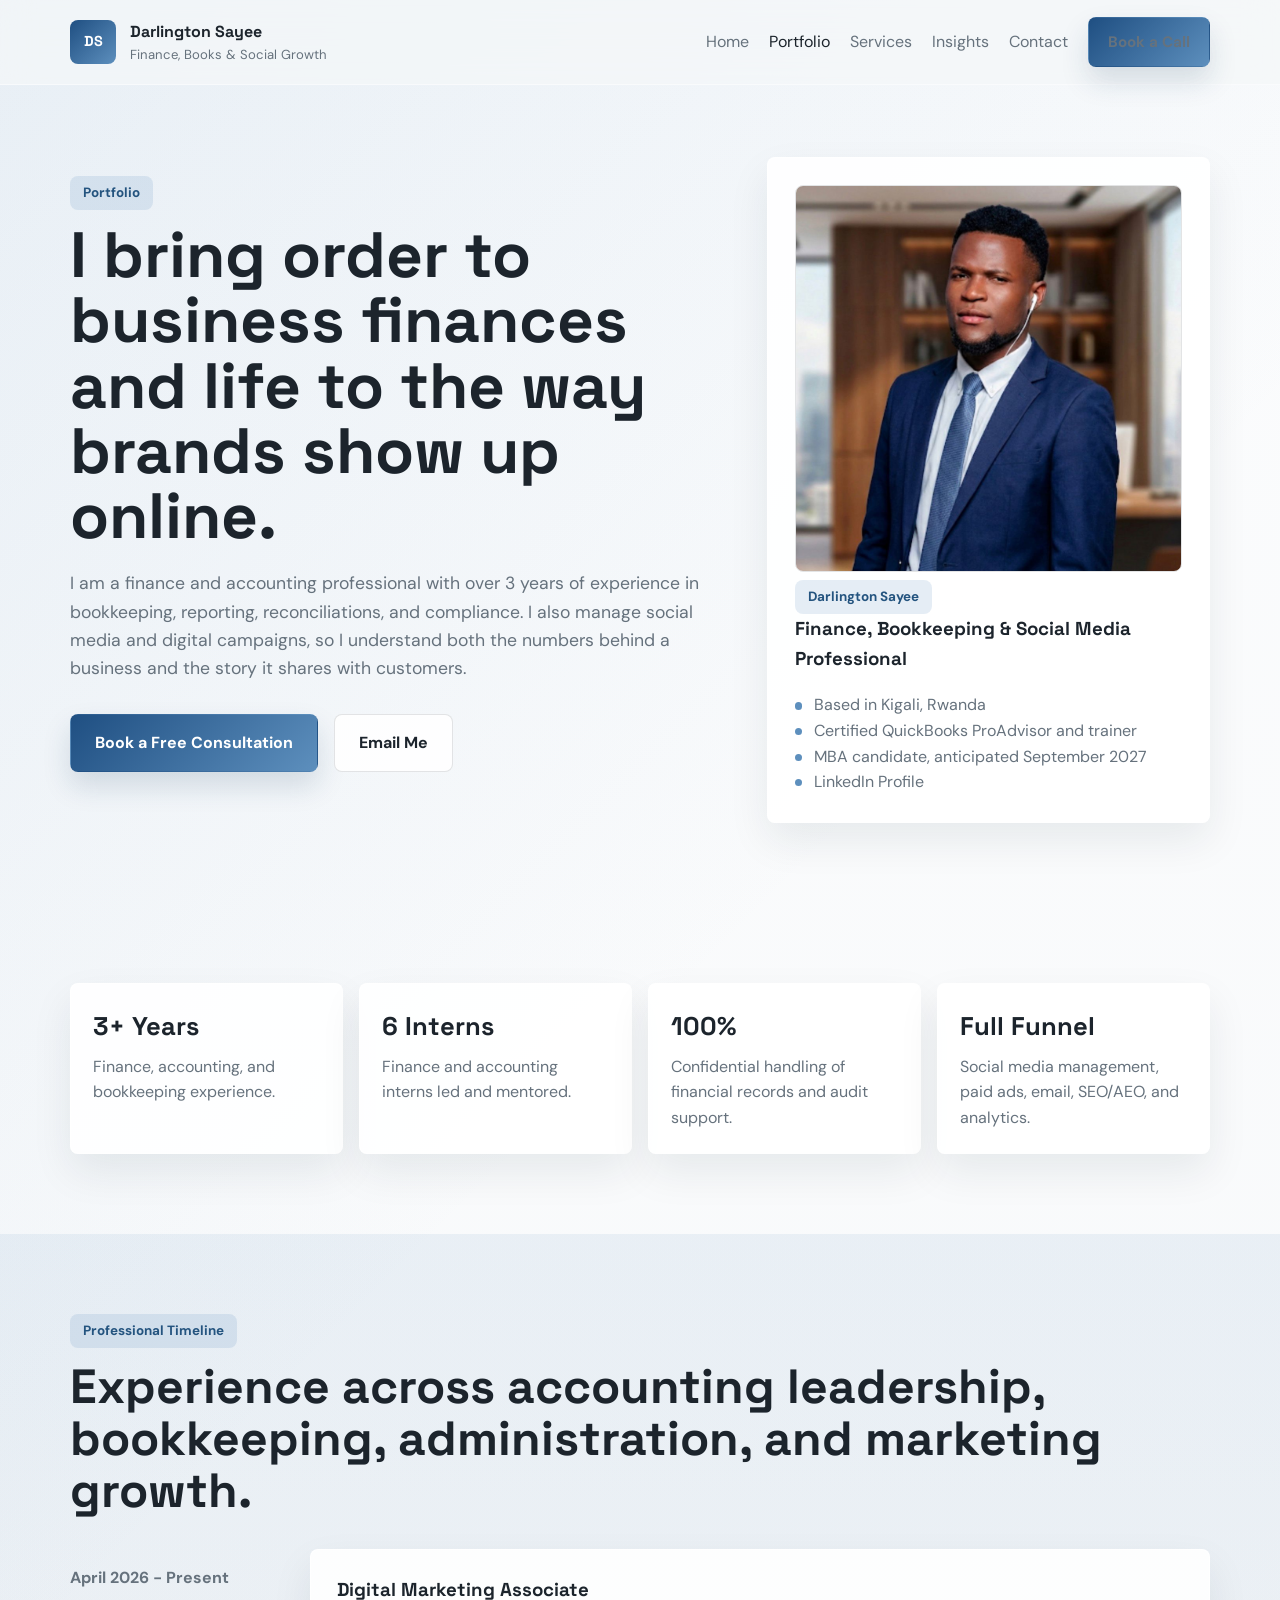
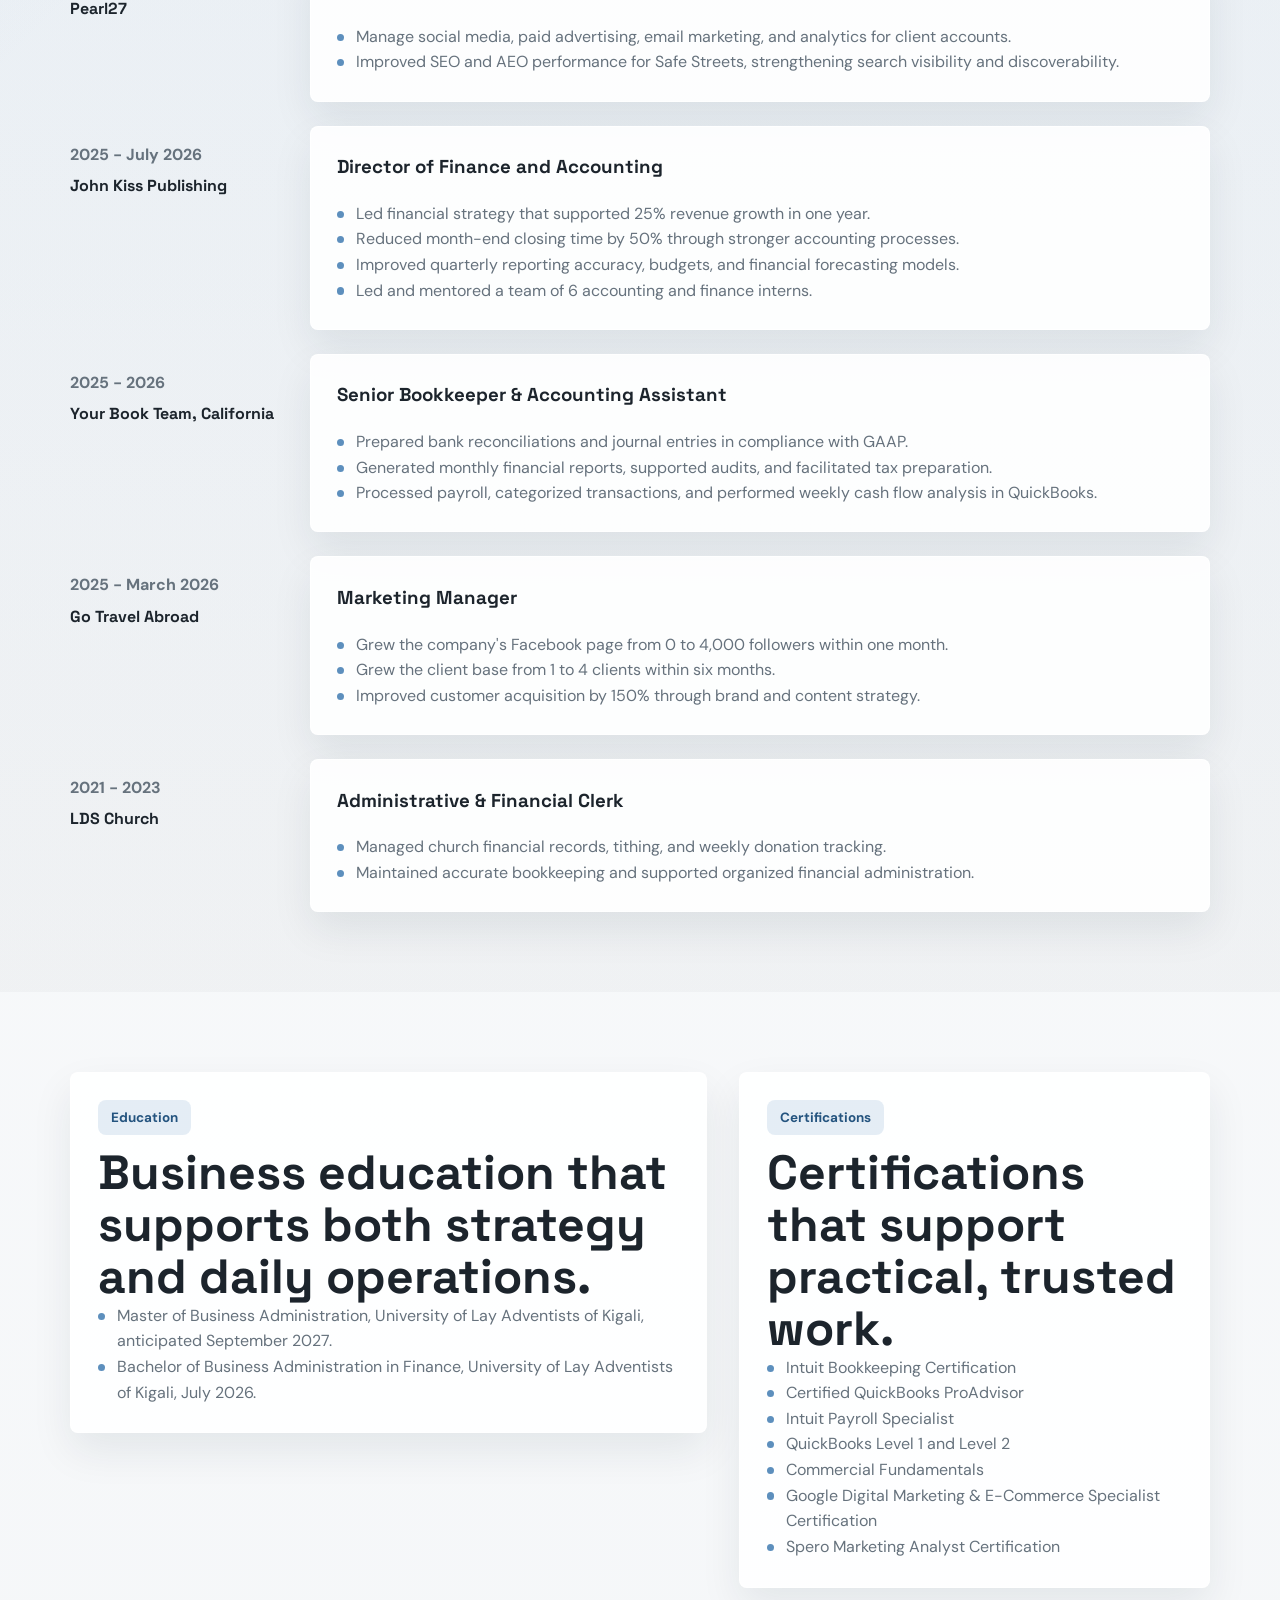
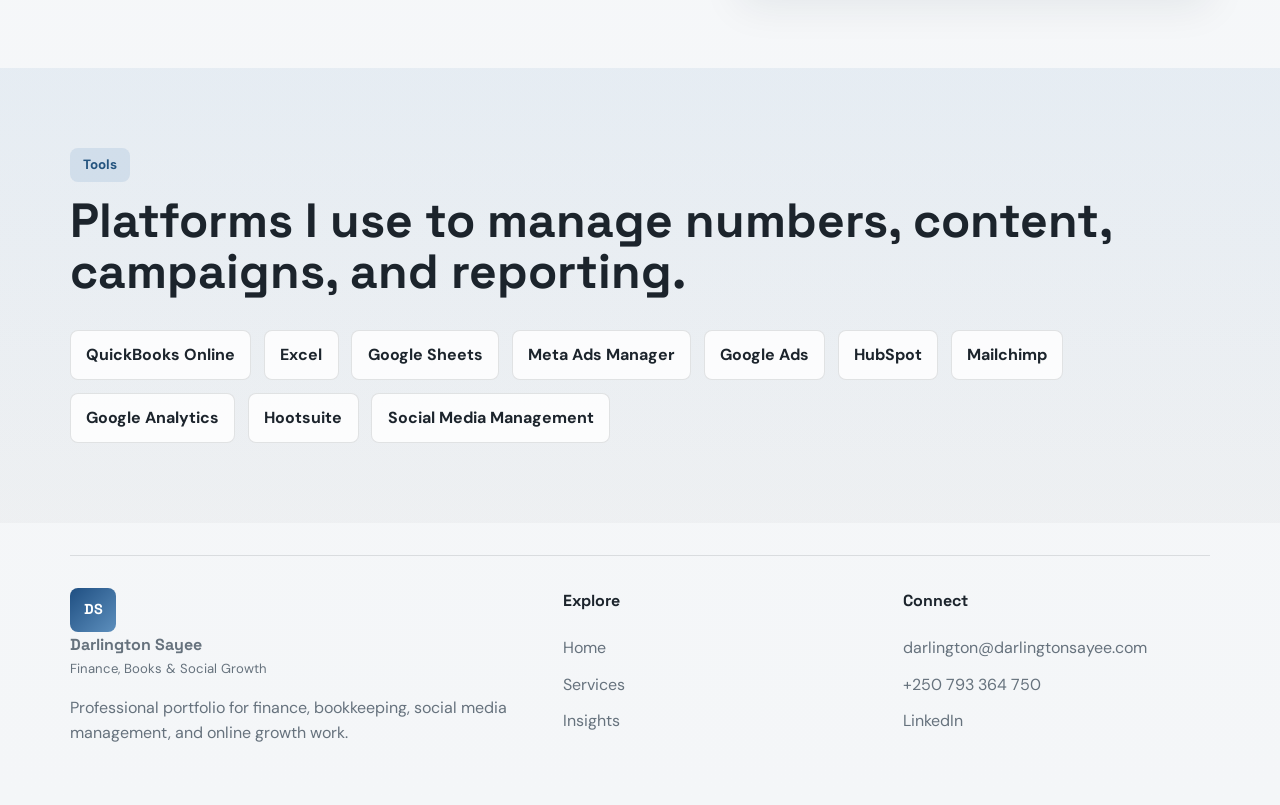
==== about.html @ b1a8eaa1 "Launch Darlington Sayee portfolio" ====
<!DOCTYPE html>
<html lang="en">
<head>
  <meta charset="UTF-8">
  <meta name="viewport" content="width=device-width, initial-scale=1.0">
  <title>Portfolio | Darlington Sayee</title>
  <meta name="description" content="Professional portfolio of Darlington Sayee, including finance, accounting, bookkeeping, marketing, education, certifications, and tools.">
  <link rel="preconnect" href="https://fonts.googleapis.com">
  <link rel="preconnect" href="https://fonts.gstatic.com" crossorigin>
  <link href="https://fonts.googleapis.com/css2?family=DM+Sans:wght@400;500;700&family=Space+Grotesk:wght@500;700&display=swap" rel="stylesheet">
  <link rel="stylesheet" href="assets/styles.css">
</head>
<body>
  <div class="site-shell">
    <header class="site-header">
      <div class="container nav-wrap">
        <a class="brand" href="index.html" aria-label="Darlington home">
          <span class="brand-mark">DS</span>
          <span><strong>Darlington Sayee</strong><small>Finance, Books & Social Growth</small></span>
        </a>
        <button class="nav-toggle" type="button" aria-expanded="false" aria-label="Toggle navigation" data-nav-toggle>
          <span></span><span></span><span></span>
        </button>
        <nav class="site-nav" data-nav>
          <a href="index.html">Home</a>
          <a class="active" href="about.html">Portfolio</a>
          <a href="services.html">Services</a>
          <a href="blog.html">Insights</a>
          <a href="contact.html">Contact</a>
          <a class="button button-sm" href="contact.html#consultation">Book a Call</a>
        </nav>
      </div>
    </header>

    <main>
      <section class="page-hero section">
        <div class="container about-hero-grid">
          <div class="fade-up">
            <span class="eyebrow">Portfolio</span>
            <h1>I bring order to business finances and life to the way brands show up online.</h1>
            <p class="lead">I am a finance and accounting professional with over 3 years of experience in bookkeeping, reporting, reconciliations, and compliance. I also manage social media and digital campaigns, so I understand both the numbers behind a business and the story it shares with customers.</p>
            <div class="button-row">
              <a class="button" href="contact.html#consultation">Book a Free Consultation</a>
              <a class="button button-secondary" href="mailto:darlington@darlingtonsayee.com">Email Me</a>
            </div>
          </div>
          <aside class="profile-panel fade-up delay-1">
            <img class="profile-photo" src="assets/profile.jpeg" alt="Darlington Sayee">
            <span class="profile-badge">Darlington Sayee</span>
            <h3>Finance, Bookkeeping & Social Media Professional</h3>
            <ul class="detail-list">
              <li>Based in Kigali, Rwanda</li>
              <li>Certified QuickBooks ProAdvisor and trainer</li>
              <li>MBA candidate, anticipated September 2027</li>
              <li><a href="https://www.linkedin.com/in/darlington-sayee-b3ab79203" target="_blank" rel="noopener noreferrer">LinkedIn Profile</a></li>
            </ul>
          </aside>
        </div>
      </section>

      <section class="section">
        <div class="container stat-strip">
          <article class="mini-stat fade-up">
            <strong>3+ Years</strong>
            <span>Finance, accounting, and bookkeeping experience.</span>
          </article>
          <article class="mini-stat fade-up delay-1">
            <strong>6 Interns</strong>
            <span>Finance and accounting interns led and mentored.</span>
          </article>
          <article class="mini-stat fade-up delay-2">
            <strong>100%</strong>
            <span>Confidential handling of financial records and audit support.</span>
          </article>
          <article class="mini-stat fade-up">
            <strong>Full Funnel</strong>
            <span>Social media management, paid ads, email, SEO/AEO, and analytics.</span>
          </article>
        </div>
      </section>

      <section class="section accent-section">
        <div class="container">
          <div class="section-heading fade-up">
            <span class="eyebrow">Professional Timeline</span>
            <h2>Experience across accounting leadership, bookkeeping, administration, and marketing growth.</h2>
          </div>
          <div class="timeline">
            <article class="timeline-item fade-up">
              <div class="timeline-meta">
                <span>April 2026 - Present</span>
                <strong>Pearl27</strong>
              </div>
              <div class="timeline-card">
                <h3>Digital Marketing Associate</h3>
                <ul class="detail-list">
                  <li>Manage social media, paid advertising, email marketing, and analytics for client accounts.</li>
                  <li>Improved SEO and AEO performance for Safe Streets, strengthening search visibility and discoverability.</li>
                </ul>
              </div>
            </article>

            <article class="timeline-item fade-up delay-1">
              <div class="timeline-meta">
                <span>2025 - July 2026</span>
                <strong>John Kiss Publishing</strong>
              </div>
              <div class="timeline-card">
                <h3>Director of Finance and Accounting</h3>
                <ul class="detail-list">
                  <li>Led financial strategy that supported 25% revenue growth in one year.</li>
                  <li>Reduced month-end closing time by 50% through stronger accounting processes.</li>
                  <li>Improved quarterly reporting accuracy, budgets, and financial forecasting models.</li>
                  <li>Led and mentored a team of 6 accounting and finance interns.</li>
                </ul>
              </div>
            </article>

            <article class="timeline-item fade-up delay-2">
              <div class="timeline-meta">
                <span>2025 - 2026</span>
                <strong>Your Book Team, California</strong>
              </div>
              <div class="timeline-card">
                <h3>Senior Bookkeeper & Accounting Assistant</h3>
                <ul class="detail-list">
                  <li>Prepared bank reconciliations and journal entries in compliance with GAAP.</li>
                  <li>Generated monthly financial reports, supported audits, and facilitated tax preparation.</li>
                  <li>Processed payroll, categorized transactions, and performed weekly cash flow analysis in QuickBooks.</li>
                </ul>
              </div>
            </article>

            <article class="timeline-item fade-up">
              <div class="timeline-meta">
                <span>2025 - March 2026</span>
                <strong>Go Travel Abroad</strong>
              </div>
              <div class="timeline-card">
                <h3>Marketing Manager</h3>
                <ul class="detail-list">
                  <li>Grew the company's Facebook page from 0 to 4,000 followers within one month.</li>
                  <li>Grew the client base from 1 to 4 clients within six months.</li>
                  <li>Improved customer acquisition by 150% through brand and content strategy.</li>
                </ul>
              </div>
            </article>

            <article class="timeline-item fade-up delay-1">
              <div class="timeline-meta">
                <span>2021 - 2023</span>
                <strong>LDS Church</strong>
              </div>
              <div class="timeline-card">
                <h3>Administrative & Financial Clerk</h3>
                <ul class="detail-list">
                  <li>Managed church financial records, tithing, and weekly donation tracking.</li>
                  <li>Maintained accurate bookkeeping and supported organized financial administration.</li>
                </ul>
              </div>
            </article>
          </div>
        </div>
      </section>

      <section class="section">
        <div class="container two-column">
          <article class="story-card fade-up">
            <span class="eyebrow">Education</span>
            <h2>Business education that supports both strategy and daily operations.</h2>
            <ul class="detail-list">
              <li>Master of Business Administration, University of Lay Adventists of Kigali, anticipated September 2027.</li>
              <li>Bachelor of Business Administration in Finance, University of Lay Adventists of Kigali, July 2026.</li>
            </ul>
          </article>
          <article class="story-card fade-up delay-1">
            <span class="eyebrow">Certifications</span>
            <h2>Certifications that support practical, trusted work.</h2>
            <ul class="detail-list">
              <li>Intuit Bookkeeping Certification</li>
              <li>Certified QuickBooks ProAdvisor</li>
              <li>Intuit Payroll Specialist</li>
              <li>QuickBooks Level 1 and Level 2</li>
              <li>Commercial Fundamentals</li>
              <li>Google Digital Marketing & E-Commerce Specialist Certification</li>
              <li>Spero Marketing Analyst Certification</li>
            </ul>
          </article>
        </div>
      </section>

      <section class="section accent-section">
        <div class="container">
          <div class="section-heading fade-up">
            <span class="eyebrow">Tools</span>
            <h2>Platforms I use to manage numbers, content, campaigns, and reporting.</h2>
          </div>
          <div class="tool-cloud fade-up">
            <span>QuickBooks Online</span>
            <span>Excel</span>
            <span>Google Sheets</span>
            <span>Meta Ads Manager</span>
            <span>Google Ads</span>
            <span>HubSpot</span>
            <span>Mailchimp</span>
            <span>Google Analytics</span>
            <span>Hootsuite</span>
            <span>Social Media Management</span>
          </div>
        </div>
      </section>
    </main>

    <footer class="site-footer">
      <div class="container footer-grid">
        <div>
          <a class="brand brand-footer" href="index.html">
            <span class="brand-mark">DS</span>
            <span><strong>Darlington Sayee</strong><small>Finance, Books & Social Growth</small></span>
          </a>
          <p>Professional portfolio for finance, bookkeeping, social media management, and online growth work.</p>
        </div>
        <div>
          <h4>Explore</h4>
          <a href="index.html">Home</a>
          <a href="services.html">Services</a>
          <a href="blog.html">Insights</a>
        </div>
        <div>
          <h4>Connect</h4>
          <a href="mailto:darlington@darlingtonsayee.com">darlington@darlingtonsayee.com</a>
          <a href="tel:+250793364750">+250 793 364 750</a>
          <a href="https://www.linkedin.com/in/darlington-sayee-b3ab79203" target="_blank" rel="noopener noreferrer">LinkedIn</a>
        </div>
      </div>
    </footer>
  </div>
  <script src="assets/script.js"></script>
</body>
</html>
---- assets/styles.css ----
:root {
  --bg: #f4f6f8;
  --surface: rgba(255, 255, 255, 0.88);
  --surface-strong: #ffffff;
  --text: #1c242c;
  --muted: #66727d;
  --line: rgba(28, 36, 44, 0.12);
  --primary: #1f4f82;
  --primary-dark: #132d4b;
  --accent: #5d8fbd;
  --accent-soft: #e5eef7;
  --gold: #a98638;
  --coral: #9f665d;
  --shadow: 0 18px 42px rgba(15, 34, 53, 0.08);
  --radius: 8px;
  --container: 1140px;
}

*,
*::before,
*::after {
  box-sizing: border-box;
}

html {
  scroll-behavior: smooth;
}

body {
  margin: 0;
  font-family: "DM Sans", sans-serif;
  color: var(--text);
  background:
    linear-gradient(135deg, rgba(93, 143, 189, 0.12), transparent 32%),
    linear-gradient(180deg, #fbfcfd 0%, var(--bg) 100%);
  line-height: 1.6;
}

a {
  color: inherit;
  text-decoration: none;
}

main {
  overflow: hidden;
}

.container {
  width: min(calc(100% - 2rem), var(--container));
  margin: 0 auto;
}

.narrow {
  max-width: 760px;
}

.section {
  padding: 5rem 0;
}

.site-header {
  position: sticky;
  top: 0;
  z-index: 20;
  backdrop-filter: blur(16px);
  background: rgba(244, 247, 248, 0.72);
  border-bottom: 1px solid rgba(255, 255, 255, 0.45);
}

.nav-wrap {
  display: flex;
  align-items: center;
  justify-content: space-between;
  gap: 1.5rem;
  min-height: 84px;
}

.brand,
.brand-footer {
  display: inline-flex;
  gap: 0.875rem;
  align-items: center;
}

.brand strong,
.brand-footer strong {
  display: block;
  font-family: "Space Grotesk", sans-serif;
  font-size: 1rem;
}

.brand small,
.brand-footer small {
  display: block;
  color: var(--muted);
  font-size: 0.82rem;
}

.brand-mark {
  width: 46px;
  height: 44px;
  display: inline-grid;
  place-items: center;
  border-radius: var(--radius);
  background: linear-gradient(135deg, var(--primary), var(--accent));
  color: #fff;
  font-family: "Space Grotesk", sans-serif;
  font-weight: 700;
  font-size: 0.9rem;
}

.site-nav {
  display: flex;
  align-items: center;
  gap: 1.25rem;
}

.site-nav a {
  color: var(--muted);
  transition: color 0.25s ease, transform 0.25s ease;
}

.site-nav a:hover,
.site-nav a.active {
  color: var(--text);
}

.button {
  display: inline-flex;
  align-items: center;
  justify-content: center;
  gap: 0.5rem;
  padding: 0.95rem 1.5rem;
  border-radius: var(--radius);
  border: 1px solid transparent;
  background: linear-gradient(135deg, var(--primary), var(--accent));
  color: #fff;
  font-weight: 700;
  box-shadow: 0 14px 28px rgba(18, 59, 93, 0.15);
  transition: transform 0.25s ease, box-shadow 0.25s ease;
}

.button:hover {
  transform: translateY(-2px);
  box-shadow: 0 20px 34px rgba(18, 59, 93, 0.18);
}

.button-secondary {
  background: rgba(255, 255, 255, 0.85);
  color: var(--text);
  border-color: var(--line);
  box-shadow: none;
}

.button-sm {
  padding: 0.72rem 1.2rem;
  font-size: 0.95rem;
}

.nav-toggle {
  display: none;
  width: 48px;
  height: 48px;
  border: 1px solid var(--line);
  border-radius: var(--radius);
  background: rgba(255, 255, 255, 0.7);
  padding: 0;
}

.nav-toggle span {
  display: block;
  width: 20px;
  height: 2px;
  margin: 5px auto;
  background: var(--text);
}

.hero,
.page-hero {
  padding-top: 4.5rem;
}

.hero-grid,
.two-column,
.split-panel,
.courses-highlight,
.contact-grid,
.about-hero-grid {
  display: grid;
  gap: 2rem;
}

.hero-grid {
  grid-template-columns: 1.15fr 0.85fr;
  align-items: center;
}

.about-hero-grid {
  grid-template-columns: 1.2fr 0.8fr;
  align-items: center;
}

.hero h1,
.page-hero h1 {
  font-family: "Space Grotesk", sans-serif;
  font-size: clamp(2.8rem, 6vw, 4.8rem);
  line-height: 1.02;
  margin: 0.8rem 0 1.25rem;
  letter-spacing: 0;
}

.page-hero h1 {
  font-size: clamp(2.5rem, 5vw, 4rem);
}

.lead {
  color: var(--muted);
  font-size: 1.1rem;
  max-width: 62ch;
}

.eyebrow,
.tag,
.post-meta,
.profile-badge {
  display: inline-flex;
  align-items: center;
  padding: 0.4rem 0.8rem;
  border-radius: var(--radius);
  background: rgba(93, 143, 189, 0.16);
  color: #24547f;
  font-weight: 700;
  font-size: 0.84rem;
}

.button-row,
.trust-points,
.category-chips {
  display: flex;
  flex-wrap: wrap;
  gap: 1rem;
}

.button-row {
  margin: 2rem 0;
}

.trust-points,
.detail-list {
  padding: 0;
  margin: 0;
  list-style: none;
}

.trust-points li,
.detail-list li {
  position: relative;
  padding-left: 1.2rem;
  color: var(--muted);
}

.trust-points li::before,
.detail-list li::before {
  content: "";
  position: absolute;
  left: 0;
  top: 0.62rem;
  width: 0.45rem;
  height: 0.45rem;
  border-radius: 50%;
  background: var(--accent);
}

.hero-card,
.profile-hero,
.split-panel,
.cta-panel,
.story-card,
.profile-panel,
.pricing-card,
.course-card,
.contact-panel,
.post-card,
.testimonial-card,
.info-card,
.experience-card,
.course-mini,
.contact-card {
  background: var(--surface);
  border: 1px solid rgba(255, 255, 255, 0.8);
  box-shadow: var(--shadow);
  border-radius: var(--radius);
}

.hero-card,
.profile-hero,
.story-card,
.profile-panel,
.pricing-card,
.course-card,
.contact-panel,
.post-card,
.testimonial-card,
.info-card,
.experience-card,
.course-mini,
.contact-card,
.split-panel,
.cta-panel {
  padding: 1.7rem;
}

.stat-grid {
  display: grid;
  grid-template-columns: repeat(2, 1fr);
  gap: 1rem;
}

.profile-hero {
  display: grid;
  grid-template-columns: 160px 1fr;
  gap: 1.25rem;
  align-items: center;
  background:
    linear-gradient(135deg, rgba(255, 255, 255, 0.92), rgba(220, 239, 235, 0.62)),
    var(--surface);
}

.profile-hero img,
.profile-photo {
  width: 100%;
  aspect-ratio: 1;
  object-fit: cover;
  border-radius: var(--radius);
  border: 1px solid var(--line);
}

.profile-hero h2 {
  font-family: "Space Grotesk", sans-serif;
  font-size: clamp(1.8rem, 3vw, 2.4rem);
  line-height: 1.05;
  margin: 0.8rem 0 0.65rem;
}

.profile-hero p,
.experience-card p {
  color: var(--muted);
  margin-bottom: 0;
}

.stat-card {
  background: rgba(255, 255, 255, 0.78);
  border-radius: var(--radius);
  padding: 1.25rem;
  min-height: 130px;
  border: 1px solid var(--line);
}

.stat-card-main {
  margin-bottom: 1rem;
  min-height: auto;
  background: linear-gradient(135deg, var(--primary-dark), var(--primary));
  color: #fff;
}

.split-panel {
  grid-template-columns: 0.9fr 1.1fr;
  align-items: center;
  background: linear-gradient(135deg, rgba(255,255,255,0.86), rgba(220,239,235,0.65));
}

.section-heading {
  margin-bottom: 2rem;
}

.section-heading h2,
.split-panel h2,
.story-card h2,
.cta-panel h2,
.pricing-card h2,
.contact-panel h2 {
  font-family: "Space Grotesk", sans-serif;
  font-size: clamp(2rem, 4vw, 3rem);
  line-height: 1.08;
  margin: 0.8rem 0 0;
}

.card-grid {
  display: grid;
  gap: 1.5rem;
}

.three-up {
  grid-template-columns: repeat(3, minmax(0, 1fr));
}

.icon-chip {
  width: 2.5rem;
  height: 2.5rem;
  display: grid;
  place-items: center;
  border-radius: var(--radius);
  background: var(--accent-soft);
  color: var(--primary);
  font-weight: 700;
  margin-bottom: 1rem;
}

.info-card h3,
.course-card h3,
.post-card h2,
.course-mini h3,
.contact-card h3,
.profile-panel h3 {
  font-family: "Space Grotesk", sans-serif;
  margin-top: 0;
}

.accent-section {
  background: linear-gradient(180deg, rgba(93, 143, 189, 0.1), rgba(28, 36, 44, 0.03));
}

.courses-highlight {
  grid-template-columns: 1fr 0.95fr;
  align-items: center;
}

.course-stack {
  display: grid;
  gap: 1.2rem;
}

.cta-panel {
  display: flex;
  justify-content: space-between;
  gap: 1.5rem;
  align-items: center;
}

.site-footer {
  padding: 2rem 0 3rem;
}

.footer-grid {
  display: grid;
  grid-template-columns: 1.2fr 0.8fr 0.8fr;
  gap: 2rem;
  padding-top: 2rem;
  border-top: 1px solid var(--line);
}

.footer-grid h4 {
  margin-top: 0;
  font-family: "Space Grotesk", sans-serif;
}

.footer-grid a,
.footer-grid p {
  display: block;
  color: var(--muted);
  margin-bottom: 0.7rem;
}

.two-column,
.contact-grid {
  grid-template-columns: 1.15fr 0.85fr;
  align-items: start;
}

.stat-strip {
  display: grid;
  grid-template-columns: repeat(4, minmax(0, 1fr));
  gap: 1rem;
}

.metric-strip {
  display: grid;
  grid-template-columns: repeat(4, minmax(0, 1fr));
  gap: 1rem;
}

.mini-stat,
.timeline-card,
.video-card,
.experience-card {
  background: var(--surface);
  border: 1px solid rgba(255, 255, 255, 0.8);
  box-shadow: var(--shadow);
  border-radius: var(--radius);
}

.mini-stat {
  padding: 1.4rem;
}

.mini-stat strong {
  display: block;
  font-family: "Space Grotesk", sans-serif;
  font-size: 1.6rem;
  margin-bottom: 0.4rem;
}

.mini-stat span {
  color: var(--muted);
}

.experience-grid {
  display: grid;
  grid-template-columns: repeat(3, minmax(0, 1fr));
  gap: 1.5rem;
}

.experience-card span {
  display: inline-block;
  color: var(--coral);
  font-weight: 700;
  margin-bottom: 0.7rem;
}

.experience-card h3 {
  font-family: "Space Grotesk", sans-serif;
  line-height: 1.2;
  margin: 0;
}

.tool-cloud {
  display: flex;
  flex-wrap: wrap;
  gap: 0.8rem;
}

.tool-cloud span {
  display: inline-flex;
  align-items: center;
  min-height: 44px;
  padding: 0.7rem 0.95rem;
  border: 1px solid var(--line);
  border-radius: var(--radius);
  background: rgba(255, 255, 255, 0.82);
  color: var(--text);
  font-weight: 700;
}

.timeline {
  display: grid;
  gap: 1.5rem;
}

.timeline-item {
  display: grid;
  grid-template-columns: 220px 1fr;
  gap: 1.25rem;
  align-items: start;
}

.timeline-meta {
  padding-top: 1rem;
}

.timeline-meta span,
.timeline-meta strong {
  display: block;
}

.timeline-meta span {
  color: var(--muted);
  font-weight: 700;
}

.timeline-meta strong {
  margin-top: 0.35rem;
  font-family: "Space Grotesk", sans-serif;
}

.timeline-card {
  padding: 1.6rem;
}

.timeline-card h3,
.video-card h3 {
  font-family: "Space Grotesk", sans-serif;
  margin-top: 0;
}

.video-grid {
  display: grid;
  grid-template-columns: repeat(3, minmax(0, 1fr));
  gap: 1.5rem;
}

.video-card {
  padding: 1.2rem;
}

.video-placeholder {
  min-height: 220px;
  display: grid;
  place-items: center;
  text-align: center;
  padding: 1.5rem;
  border-radius: var(--radius);
  border: 1px dashed rgba(18, 59, 93, 0.22);
  background:
    linear-gradient(135deg, rgba(31, 79, 130, 0.06), rgba(93, 143, 189, 0.13)),
    rgba(255, 255, 255, 0.9);
  margin-bottom: 1rem;
}

.video-placeholder span {
  display: block;
  font-family: "Space Grotesk", sans-serif;
  font-size: 1.1rem;
  margin-bottom: 0.5rem;
}

.video-placeholder p {
  max-width: 28ch;
  color: var(--muted);
  margin: 0;
}

.pricing-grid {
  display: grid;
  grid-template-columns: repeat(3, minmax(0, 1fr));
  gap: 1.5rem;
}

.pricing-card.featured {
  background: linear-gradient(180deg, rgba(31, 79, 130, 0.98), rgba(19, 45, 75, 0.98));
  color: #fff;
  transform: translateY(-8px);
}

.pricing-card.featured .detail-list li,
.pricing-card.featured p {
  color: rgba(255, 255, 255, 0.82);
}

.course-footer {
  display: flex;
  align-items: center;
  justify-content: space-between;
  gap: 1rem;
  margin-top: 1.5rem;
}

.category-chips span {
  padding: 0.7rem 1rem;
  border-radius: var(--radius);
  background: rgba(255, 255, 255, 0.82);
  border: 1px solid var(--line);
  color: var(--muted);
}

.contact-form {
  display: grid;
  gap: 1rem;
}

.contact-form label {
  display: grid;
  gap: 0.45rem;
  font-weight: 500;
}

.contact-form input,
.contact-form select,
.contact-form textarea {
  width: 100%;
  border: 1px solid var(--line);
  border-radius: var(--radius);
  padding: 0.95rem 1rem;
  font: inherit;
  color: var(--text);
  background: rgba(255, 255, 255, 0.9);
}

.contact-form input:focus,
.contact-form select:focus,
.contact-form textarea:focus {
  outline: 2px solid rgba(93, 143, 189, 0.35);
  border-color: rgba(93, 143, 189, 0.55);
}

.form-feedback {
  min-height: 1.5rem;
  color: #24547f;
  font-weight: 500;
}

.contact-sidebar {
  display: grid;
  gap: 1rem;
}

.academy-page {
  background:
    radial-gradient(circle at top right, rgba(18, 59, 93, 0.08), transparent 28%),
    linear-gradient(180deg, #f8fbfc 0%, #eef4f6 100%);
}

.academy-hero {
  padding-top: 4.25rem;
}

.academy-hero-grid {
  display: grid;
  grid-template-columns: 1.18fr 0.82fr;
  gap: 1.5rem;
  align-items: stretch;
}

.academy-hero-panel,
.academy-section,
.sidebar-card,
.academy-card,
.studio-form,
.studio-note,
.ai-coach,
.practice-card {
  background: rgba(255, 255, 255, 0.86);
  border: 1px solid rgba(255, 255, 255, 0.8);
  box-shadow: var(--shadow);
  border-radius: var(--radius);
}

.academy-hero-panel,
.academy-section,
.sidebar-card,
.studio-form,
.studio-note,
.ai-coach,
.practice-card {
  padding: 1.6rem;
}

.academy-search {
  display: grid;
  grid-template-columns: 1fr auto;
  gap: 0.85rem;
  margin: 1.6rem 0 0.75rem;
}

.academy-search input,
.ai-form input,
.studio-form input,
.studio-form select,
.studio-form textarea {
  width: 100%;
  border: 1px solid var(--line);
  border-radius: var(--radius);
  padding: 0.95rem 1rem;
  font: inherit;
  color: var(--text);
  background: rgba(255, 255, 255, 0.92);
}

.academy-shell {
  display: grid;
  grid-template-columns: 290px 1fr;
  gap: 1.5rem;
  align-items: start;
}

.academy-sidebar {
  display: grid;
  gap: 1rem;
  position: sticky;
  top: 102px;
}

.category-list {
  display: grid;
  gap: 0.6rem;
  margin-top: 0.9rem;
}

.category-filter {
  text-align: left;
  border: 1px solid var(--line);
  background: rgba(255, 255, 255, 0.72);
  color: var(--text);
  border-radius: var(--radius);
  padding: 0.9rem 1rem;
  font: inherit;
  font-weight: 600;
  cursor: pointer;
  transition: transform 0.2s ease, border-color 0.2s ease, background 0.2s ease;
}

.category-filter:hover,
.category-filter.is-active {
  transform: translateY(-1px);
  border-color: rgba(18, 59, 93, 0.25);
  background: linear-gradient(135deg, rgba(31, 79, 130, 0.09), rgba(93, 143, 189, 0.13));
}

.path-mini + .path-mini {
  margin-top: 1rem;
}

.path-mini strong {
  display: block;
  font-family: "Space Grotesk", sans-serif;
  margin-bottom: 0.35rem;
}

.academy-main {
  display: grid;
  gap: 1.5rem;
}

.academy-section-head {
  display: flex;
  justify-content: space-between;
  gap: 1.5rem;
  align-items: end;
  margin-bottom: 1.4rem;
}

.academy-section-head h2 {
  font-family: "Space Grotesk", sans-serif;
  margin: 0.65rem 0 0;
  font-size: clamp(1.8rem, 4vw, 2.6rem);
  line-height: 1.08;
}

.academy-section-head p {
  max-width: 44ch;
  color: var(--muted);
  margin: 0;
}

.academy-topbar {
  display: flex;
  justify-content: space-between;
  gap: 1rem;
  align-items: center;
  margin-bottom: 1.25rem;
  flex-wrap: wrap;
}

.mini-pill-group {
  display: flex;
  flex-wrap: wrap;
  gap: 0.6rem;
}

.mini-pill {
  padding: 0.5rem 0.8rem;
  border-radius: var(--radius);
  background: rgba(18, 59, 93, 0.06);
  color: var(--muted);
  font-weight: 600;
  font-size: 0.9rem;
}

.academy-summary {
  color: var(--muted);
  font-weight: 600;
}

.academy-grid {
  display: grid;
  grid-template-columns: repeat(2, minmax(0, 1fr));
  gap: 1rem;
}

.academy-card {
  padding: 1.4rem;
  display: grid;
  gap: 0.9rem;
}

.academy-card-head {
  display: flex;
  justify-content: space-between;
  gap: 1rem;
  align-items: start;
}

.academy-card h3 {
  margin: 0;
  font-family: "Space Grotesk", sans-serif;
  font-size: 1.3rem;
}

.academy-card p {
  margin: 0;
  color: var(--muted);
}

.academy-meta {
  display: flex;
  flex-wrap: wrap;
  gap: 0.5rem;
}

.academy-meta span {
  font-size: 0.84rem;
  font-weight: 600;
  color: var(--muted);
  background: rgba(93, 143, 189, 0.13);
  border-radius: var(--radius);
  padding: 0.45rem 0.7rem;
}

.academy-price {
  font-family: "Space Grotesk", sans-serif;
  font-size: 1.3rem;
  white-space: nowrap;
}

.academy-lessons {
  padding: 0;
  margin: 0;
  list-style: none;
  display: grid;
  gap: 0.45rem;
}

.academy-lessons li {
  color: var(--muted);
  position: relative;
  padding-left: 1rem;
}

.academy-lessons li::before {
  content: "";
  position: absolute;
  left: 0;
  top: 0.7rem;
  width: 0.35rem;
  height: 0.35rem;
  border-radius: 50%;
  background: var(--primary);
}

.academy-card-actions {
  display: flex;
  flex-wrap: wrap;
  gap: 0.75rem;
  align-items: center;
}

.ghost-link {
  color: var(--primary);
  font-weight: 700;
}

.studio-layout {
  display: grid;
  grid-template-columns: 1.1fr 0.9fr;
  gap: 1rem;
}

.studio-form {
  display: grid;
  grid-template-columns: repeat(2, minmax(0, 1fr));
  gap: 1rem;
}

.studio-form label {
  display: grid;
  gap: 0.45rem;
  font-weight: 600;
}

.studio-form .field-wide {
  grid-column: 1 / -1;
}

.studio-preview {
  display: grid;
  gap: 1rem;
}

.studio-note h3,
.practice-card h3 {
  font-family: "Space Grotesk", sans-serif;
  margin-top: 0.65rem;
}

.ai-coach {
  display: grid;
  gap: 1rem;
}

.ai-suggestions {
  display: flex;
  flex-wrap: wrap;
  gap: 0.6rem;
}

.prompt-chip {
  border: 1px solid var(--line);
  background: rgba(255, 255, 255, 0.72);
  border-radius: var(--radius);
  padding: 0.75rem 1rem;
  font: inherit;
  color: var(--text);
  cursor: pointer;
}

.ai-chat-window {
  min-height: 180px;
  border-radius: var(--radius);
  border: 1px solid var(--line);
  background: linear-gradient(180deg, rgba(31, 79, 130, 0.05), rgba(93, 143, 189, 0.08));
  padding: 1.2rem;
  color: var(--text);
  white-space: pre-line;
}

.ai-form {
  display: grid;
  grid-template-columns: 1fr auto;
  gap: 0.75rem;
}

.practice-grid {
  display: grid;
  grid-template-columns: repeat(2, minmax(0, 1fr));
  gap: 1rem;
}

.quiz-options {
  display: grid;
  gap: 0.65rem;
}

.quiz-options button {
  border: 1px solid var(--line);
  background: rgba(255, 255, 255, 0.84);
  border-radius: var(--radius);
  padding: 0.95rem 1rem;
  text-align: left;
  font: inherit;
  cursor: pointer;
}

.quiz-options button.is-correct {
  border-color: rgba(44, 90, 76, 0.35);
  background: rgba(93, 143, 189, 0.18);
}

.quiz-options button.is-wrong {
  border-color: rgba(146, 61, 61, 0.25);
  background: rgba(201, 123, 123, 0.13);
}

.quiz-feedback,
.scenario-answer {
  color: var(--muted);
  margin-top: 1rem;
}

.academy-metric + .academy-metric {
  margin-top: 1rem;
  padding-top: 1rem;
  border-top: 1px solid var(--line);
}

.academy-metric strong {
  display: block;
  font-family: "Space Grotesk", sans-serif;
  font-size: 1.25rem;
  margin-bottom: 0.3rem;
}

.fade-up {
  opacity: 0;
  transform: translateY(24px);
  animation: fadeUp 0.8s ease forwards;
}

.delay-1 {
  animation-delay: 0.12s;
}

.delay-2 {
  animation-delay: 0.24s;
}

@keyframes fadeUp {
  to {
    opacity: 1;
    transform: translateY(0);
  }
}

@media (max-width: 980px) {
  .hero-grid,
  .two-column,
  .contact-grid,
  .about-hero-grid,
  .academy-hero-grid,
  .academy-shell,
  .academy-grid,
  .studio-layout,
  .practice-grid,
  .courses-highlight,
  .pricing-grid,
  .three-up,
  .footer-grid,
  .split-panel,
  .video-grid,
  .metric-strip,
  .experience-grid,
  .stat-strip {
    grid-template-columns: 1fr;
  }

  .timeline-item {
    grid-template-columns: 1fr;
  }

  .academy-sidebar {
    position: static;
  }

  .studio-form {
    grid-template-columns: 1fr;
  }

  .cta-panel {
    flex-direction: column;
    align-items: flex-start;
  }

  .pricing-card.featured {
    transform: none;
  }
}

@media (max-width: 760px) {
  .section {
    padding: 3rem 0;
  }

  .container {
    width: min(calc(100% - 1.5rem), var(--container));
  }

  .nav-toggle {
    display: inline-block;
  }

  .site-nav {
    position: absolute;
    top: calc(100% + 0.75rem);
    right: 1rem;
    left: 1rem;
    display: none;
    flex-direction: column;
    align-items: stretch;
    padding: 1rem;
    background: rgba(255, 255, 255, 0.96);
    border: 1px solid var(--line);
    border-radius: var(--radius);
    box-shadow: var(--shadow);
  }

  .site-nav.is-open {
    display: flex;
  }

  .site-nav a {
    padding: 0.75rem 0;
    text-align: center;
  }

  .hero h1,
  .page-hero h1 {
    font-size: clamp(2.2rem, 8vw, 3.2rem);
    line-height: 1.1;
  }

  .lead {
    font-size: 1rem;
  }

  .hero-card,
  .profile-hero,
  .story-card,
  .profile-panel,
  .pricing-card,
  .course-card,
  .contact-panel,
  .post-card,
  .testimonial-card,
  .info-card,
  .experience-card,
  .course-mini,
  .contact-card,
  .split-panel,
  .cta-panel {
    padding: 1.25rem;
  }

  .button {
    padding: 1rem 1.25rem;
    font-size: 0.95rem;
  }

  .button-row {
    flex-direction: column;
    align-items: stretch;
  }

  .contact-form {
    gap: 1.25rem;
  }

  .contact-form input,
  .contact-form select,
  .contact-form textarea {
    padding: 1rem;
    font-size: 16px; /* Prevents zoom on iOS */
  }

  .stat-grid {
    grid-template-columns: 1fr;
    gap: 1rem;
  }

  .profile-hero {
    grid-template-columns: 1fr;
  }

  .profile-hero img,
  .profile-photo {
    max-width: 220px;
  }

  .academy-search,
  .ai-form {
    grid-template-columns: 1fr;
  }

  .academy-section-head {
    flex-direction: column;
    align-items: start;
  }

  .mini-stat {
    padding: 1.2rem;
  }

  .timeline-card,
  .video-card {
    padding: 1.25rem;
  }

  .video-placeholder {
    min-height: 180px;
    padding: 1.25rem;
  }
}

/* Extra small screens (Android phones in portrait) */
@media (max-width: 480px) {
  .container {
    width: min(calc(100% - 1rem), var(--container));
  }

  .section {
    padding: 2.5rem 0;
  }

  .nav-wrap {
    min-height: 70px;
    gap: 1rem;
  }

  .brand strong {
    font-size: 0.9rem;
  }

  .brand small {
    font-size: 0.75rem;
  }

  .brand-mark {
    width: 38px;
    height: 38px;
    font-size: 0.9rem;
  }

  .hero h1,
  .page-hero h1 {
    font-size: clamp(1.8rem, 7vw, 2.8rem);
    margin: 0.5rem 0 1rem;
  }

  .section-heading h2,
  .split-panel h2,
  .story-card h2,
  .cta-panel h2,
  .pricing-card h2,
  .contact-panel h2 {
    font-size: clamp(1.6rem, 6vw, 2.2rem);
  }

  .hero-card,
  .profile-hero,
  .story-card,
  .profile-panel,
  .pricing-card,
  .course-card,
  .contact-panel,
  .post-card,
  .testimonial-card,
  .info-card,
  .experience-card,
  .course-mini,
  .contact-card,
  .split-panel,
  .cta-panel {
    padding: 1rem;
  }

  .button {
    padding: 0.9rem 1.1rem;
    font-size: 0.9rem;
  }

  .eyebrow,
  .tag,
  .post-meta,
  .profile-badge {
    font-size: 0.8rem;
    padding: 0.35rem 0.7rem;
  }

  .contact-form input,
  .contact-form select,
  .contact-form textarea {
    padding: 0.9rem;
    border-radius: 12px;
  }

  .contact-sidebar {
    gap: 0.75rem;
  }

  .footer-grid {
    gap: 1.5rem;
    text-align: center;
  }

  .mini-stat {
    padding: 1rem;
  }

  .mini-stat strong {
    font-size: 1.4rem;
  }

  .video-placeholder {
    min-height: 150px;
    padding: 1rem;
  }

  .trust-points,
  .button-row {
    gap: 0.75rem;
  }
}

/* Touch improvements for mobile */
@media (hover: none) and (pointer: coarse) {
  .button,
  .site-nav a,
  .contact-form input,
  .contact-form select,
  .contact-form textarea {
    min-height: 44px; /* Apple's recommended touch target */
  }

  .nav-toggle {
    min-height: 44px;
    min-width: 44px;
  }
}

.finance-page-hero {
  padding-bottom: 2rem;
}

.finance-page-hero-grid,
.finance-grid-two,
.finance-insight-grid,
.finance-analytics-grid {
  display: grid;
  gap: 1.5rem;
}

.finance-page-hero-grid {
  grid-template-columns: 1.05fr 0.95fr;
  align-items: center;
}

.finance-hero-board,
.finance-app-card,
.finance-form-panel,
.finance-metric-card,
.finance-budget-card,
.finance-transaction-item,
.finance-goal-card,
.finance-insight-card,
.finance-chart-card {
  background: rgba(255, 255, 255, 0.92);
  border: 1px solid rgba(255, 255, 255, 0.85);
  border-radius: var(--radius);
  box-shadow: var(--shadow);
}

.finance-hero-board,
.finance-app-card,
.finance-chart-card {
  padding: 1.7rem;
}

.finance-hero-board {
  position: relative;
  overflow: hidden;
  background:
    radial-gradient(circle at top right, rgba(93, 143, 189, 0.24), transparent 38%),
    linear-gradient(160deg, rgba(18, 59, 93, 0.96), rgba(29, 83, 125, 0.92));
  color: #fff;
}

.finance-hero-board::after {
  content: "";
  position: absolute;
  inset: auto -40px -60px auto;
  width: 200px;
  height: 200px;
  border-radius: 50%;
  background: rgba(255, 255, 255, 0.08);
  filter: blur(8px);
}

.finance-hero-stat-grid,
.finance-metric-grid,
.finance-budget-list,
.finance-goal-list {
  display: grid;
  gap: 1rem;
}

.finance-hero-stat-grid,
.finance-metric-grid {
  grid-template-columns: repeat(2, minmax(0, 1fr));
}

.finance-hero-stat span,
.finance-metric-card span,
.finance-insight-card span,
.finance-chart-head span,
.finance-transaction-meta,
.finance-goal-meta,
.finance-budget-meta,
.finance-inline-feedback,
.finance-empty-state,
.finance-form-head p,
.finance-section-head p {
  color: var(--muted);
}

.finance-hero-board .finance-hero-stat span,
.finance-hero-board .finance-hero-stat p {
  color: rgba(255, 255, 255, 0.78);
}

.finance-hero-stat strong,
.finance-metric-card strong,
.finance-insight-card strong {
  display: block;
  margin: 0.4rem 0 0.55rem;
  font-family: "Space Grotesk", sans-serif;
  font-size: clamp(1.6rem, 4vw, 2.4rem);
  line-height: 1.05;
}

.finance-hero-stat p,
.finance-metric-card small,
.finance-insight-card p,
.finance-budget-card p,
.finance-goal-card p {
  margin: 0;
}

.finance-app-shell {
  display: grid;
  grid-template-columns: 330px minmax(0, 1fr);
  gap: 1.5rem;
  align-items: start;
}

.finance-app-sidebar,
.finance-app-main,
.finance-action-stack,
.finance-transaction-list,
.finance-insight-list {
  display: grid;
  gap: 1rem;
}

.finance-app-sidebar {
  position: sticky;
  top: 108px;
}

.finance-sidebar-card h2,
.finance-section-head h2,
.finance-chart-head h3,
.finance-form-head h3 {
  margin: 0.6rem 0 0.45rem;
  font-family: "Space Grotesk", sans-serif;
}

.finance-form-grid {
  display: grid;
  grid-template-columns: repeat(2, minmax(0, 1fr));
  gap: 1rem;
}

.finance-form-panel {
  padding: 1.2rem;
  display: grid;
  gap: 0.95rem;
  border: 1px solid var(--line);
}

.finance-form-panel label,
.finance-goal-topup label {
  display: grid;
  gap: 0.45rem;
  font-weight: 600;
  color: var(--text);
}

.finance-form-panel input,
.finance-form-panel select,
.finance-goal-topup input {
  width: 100%;
  padding: 0.95rem 1rem;
  border-radius: var(--radius);
  border: 1px solid var(--line);
  background: rgba(255, 255, 255, 0.95);
  font: inherit;
  color: var(--text);
}

.finance-form-panel input:focus,
.finance-form-panel select:focus,
.finance-goal-topup input:focus {
  outline: 2px solid rgba(18, 59, 93, 0.14);
  border-color: rgba(18, 59, 93, 0.35);
}

.finance-section-head,
.finance-budget-head,
.finance-transaction-row,
.finance-goal-row,
.finance-chart-head {
  display: flex;
  justify-content: space-between;
  gap: 1rem;
}

.finance-section-head,
.finance-chart-head {
  align-items: end;
  margin-bottom: 1.35rem;
}

.finance-section-head p {
  max-width: 32ch;
  margin: 0;
}

.finance-budget-list,
.finance-goal-list,
.finance-spending-chart,
.finance-insight-list {
  list-style: none;
  padding: 0;
  margin: 0;
}

.finance-budget-card,
.finance-goal-card,
.finance-transaction-item,
.finance-insight-card,
.finance-metric-card {
  padding: 1.1rem 1.15rem;
  border: 1px solid var(--line);
}

.finance-budget-meta,
.finance-transaction-meta,
.finance-goal-meta {
  display: flex;
  flex-wrap: wrap;
  gap: 0.75rem;
  font-size: 0.92rem;
}

.finance-progress-track {
  width: 100%;
  height: 12px;
  border-radius: var(--radius);
  background: rgba(18, 59, 93, 0.08);
  overflow: hidden;
}

.finance-progress-fill {
  height: 100%;
  border-radius: inherit;
  background: linear-gradient(90deg, var(--accent), #7ca7ce);
}

.finance-progress-fill.is-warning {
  background: linear-gradient(90deg, #f0be62, #e89d36);
}

.finance-progress-fill.is-danger {
  background: linear-gradient(90deg, #e88d79, #d15d49);
}

.finance-budget-topline,
.finance-goal-topline {
  display: flex;
  align-items: baseline;
  justify-content: space-between;
  gap: 1rem;
}

.finance-budget-card strong,
.finance-goal-card strong,
.finance-transaction-main strong {
  font-family: "Space Grotesk", sans-serif;
}

.finance-budget-pill {
  display: inline-flex;
  align-items: center;
  justify-content: center;
  padding: 0.45rem 0.8rem;
  border-radius: var(--radius);
  background: rgba(93, 143, 189, 0.15);
  color: #24547f;
  font-size: 0.85rem;
  font-weight: 700;
}

.finance-budget-pill.is-warning {
  background: rgba(240, 190, 98, 0.18);
  color: #966621;
}

.finance-budget-pill.is-danger {
  background: rgba(232, 141, 121, 0.18);
  color: #9f3f2c;
}

.finance-grid-two,
.finance-insight-grid,
.finance-analytics-grid {
  grid-template-columns: repeat(2, minmax(0, 1fr));
}

.finance-insight-card strong {
  font-size: 1.65rem;
}

.finance-spending-chart {
  display: grid;
  gap: 0.85rem;
}

.finance-chart-row {
  display: grid;
  gap: 0.4rem;
}

.finance-chart-label {
  display: flex;
  justify-content: space-between;
  gap: 1rem;
  font-size: 0.95rem;
}

.finance-chart-bar {
  width: 100%;
  height: 14px;
  border-radius: var(--radius);
  background: rgba(18, 59, 93, 0.08);
  overflow: hidden;
}

.finance-chart-bar span {
  display: block;
  height: 100%;
  border-radius: inherit;
  background: linear-gradient(90deg, var(--primary), #5d8fbd);
}

.finance-insight-list {
  display: grid;
  gap: 0.75rem;
}

.finance-insight-list li {
  position: relative;
  padding-left: 1.2rem;
}

.finance-insight-list li::before {
  content: "";
  position: absolute;
  left: 0;
  top: 0.62rem;
  width: 0.45rem;
  height: 0.45rem;
  border-radius: 50%;
  background: var(--accent);
}

.finance-transaction-row,
.finance-goal-row {
  align-items: start;
}

.finance-transaction-main,
.finance-goal-main {
  display: grid;
  gap: 0.25rem;
}

.finance-transaction-amount {
  font-weight: 700;
}

.finance-transaction-amount.is-income {
  color: #24547f;
}

.finance-transaction-amount.is-expense {
  color: #b1503d;
}

.finance-icon-button {
  align-self: start;
  border: 1px solid var(--line);
  background: rgba(255, 255, 255, 0.82);
  color: var(--muted);
  border-radius: var(--radius);
  padding: 0.45rem 0.8rem;
  font: inherit;
  cursor: pointer;
  transition: border-color 0.2s ease, color 0.2s ease, transform 0.2s ease;
}

.finance-icon-button:hover {
  transform: translateY(-1px);
  border-color: rgba(18, 59, 93, 0.28);
  color: var(--text);
}

.finance-goal-topup {
  display: grid;
  grid-template-columns: minmax(0, 1fr) auto;
  gap: 0.75rem;
  margin-top: 1rem;
}

.finance-inline-feedback,
.finance-empty-state {
  font-size: 0.95rem;
}

.finance-empty-state {
  padding: 1rem 1.1rem;
  border: 1px dashed rgba(18, 59, 93, 0.18);
  border-radius: 18px;
  background: rgba(18, 59, 93, 0.02);
}

@media (max-width: 1100px) {
  .finance-page-hero-grid,
  .finance-app-shell,
  .finance-grid-two,
  .finance-insight-grid,
  .finance-analytics-grid {
    grid-template-columns: 1fr;
  }

  .finance-app-sidebar {
    position: static;
  }
}

@media (max-width: 760px) {
  .finance-hero-board,
  .finance-app-card,
  .finance-chart-card {
    padding: 1.25rem;
  }

  .finance-hero-stat-grid,
  .finance-metric-grid,
  .finance-form-grid {
    grid-template-columns: 1fr;
  }

  .finance-section-head,
  .finance-chart-head,
  .finance-budget-head,
  .finance-goal-row,
  .finance-transaction-row {
    flex-direction: column;
    align-items: start;
  }

  .finance-goal-topup {
    grid-template-columns: 1fr;
  }

  .finance-action-stack .button,
  .finance-form-panel .button {
    width: 100%;
  }
}

@media (max-width: 480px) {
  .finance-form-panel {
    padding: 1rem;
  }

  .finance-budget-card,
  .finance-goal-card,
  .finance-transaction-item,
  .finance-insight-card,
  .finance-metric-card {
    padding: 1rem;
  }

  .finance-hero-stat strong,
  .finance-metric-card strong {
    font-size: 1.5rem;
  }
}
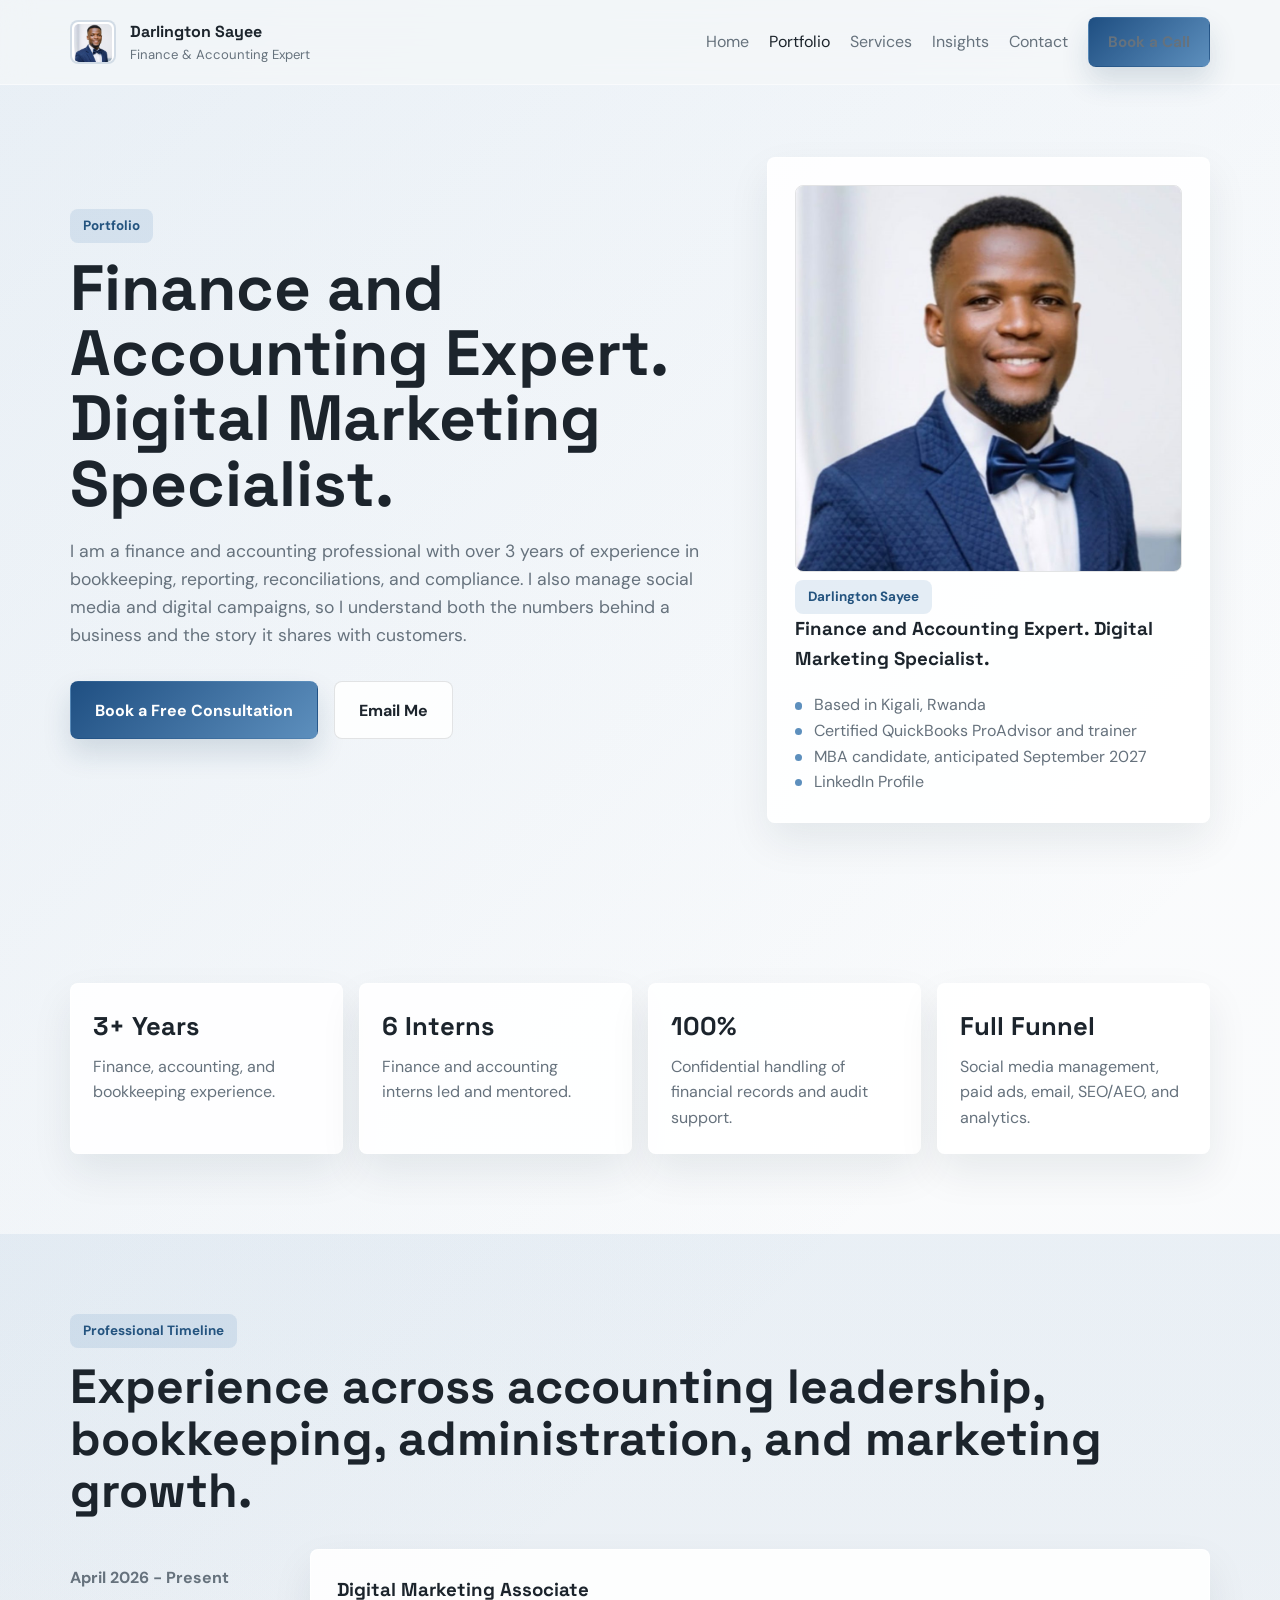
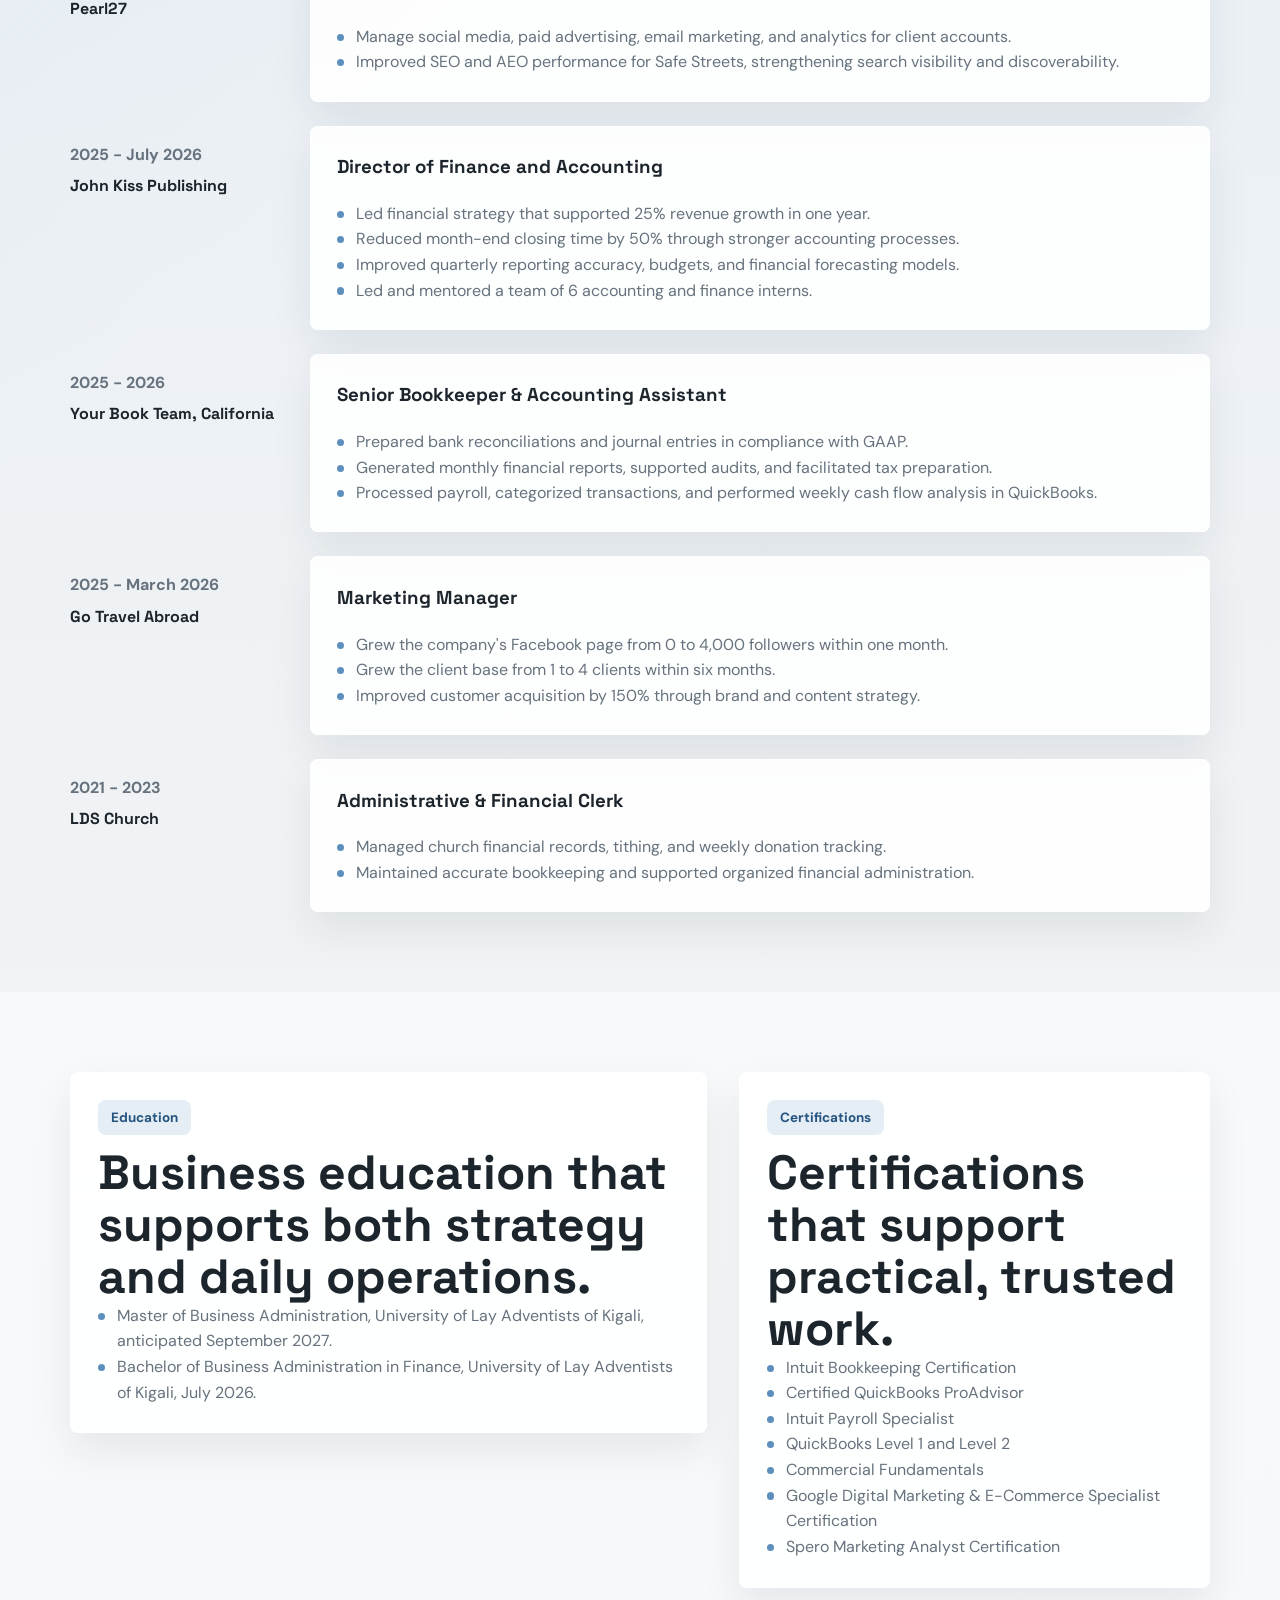
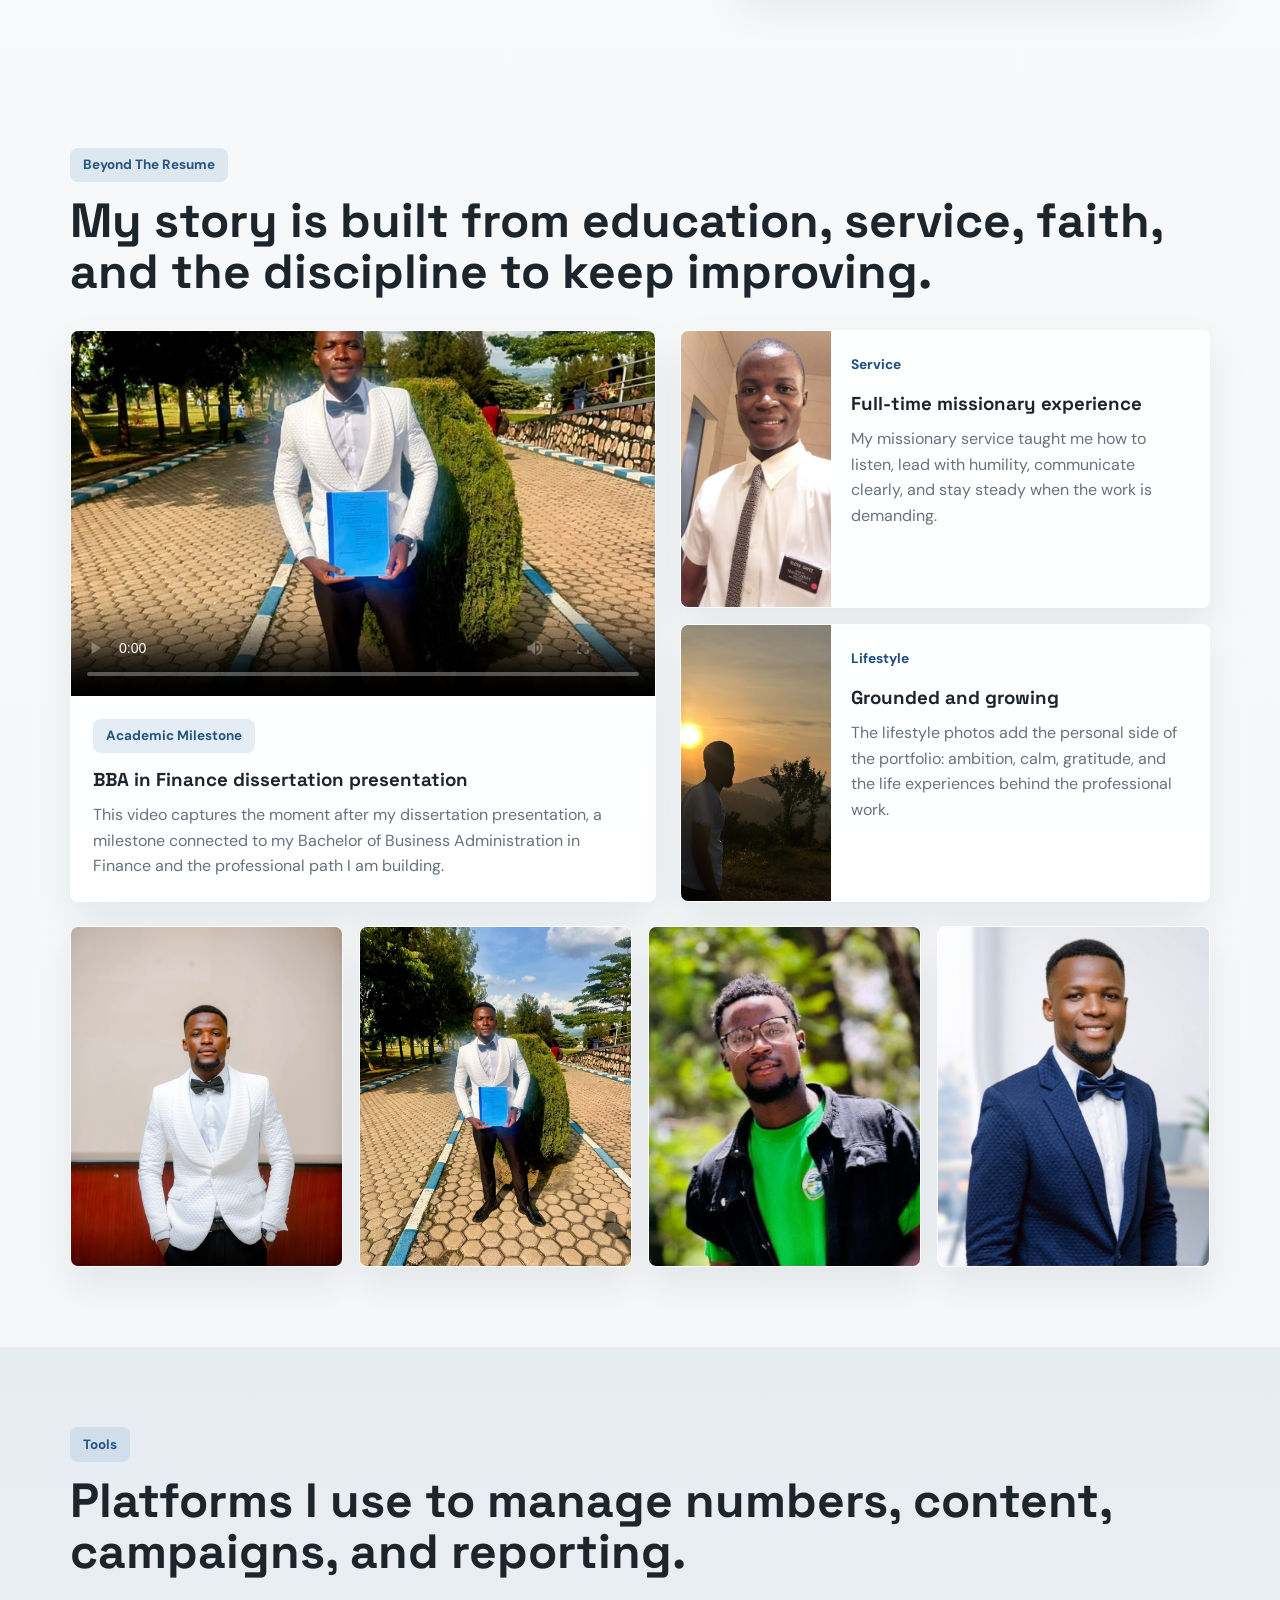
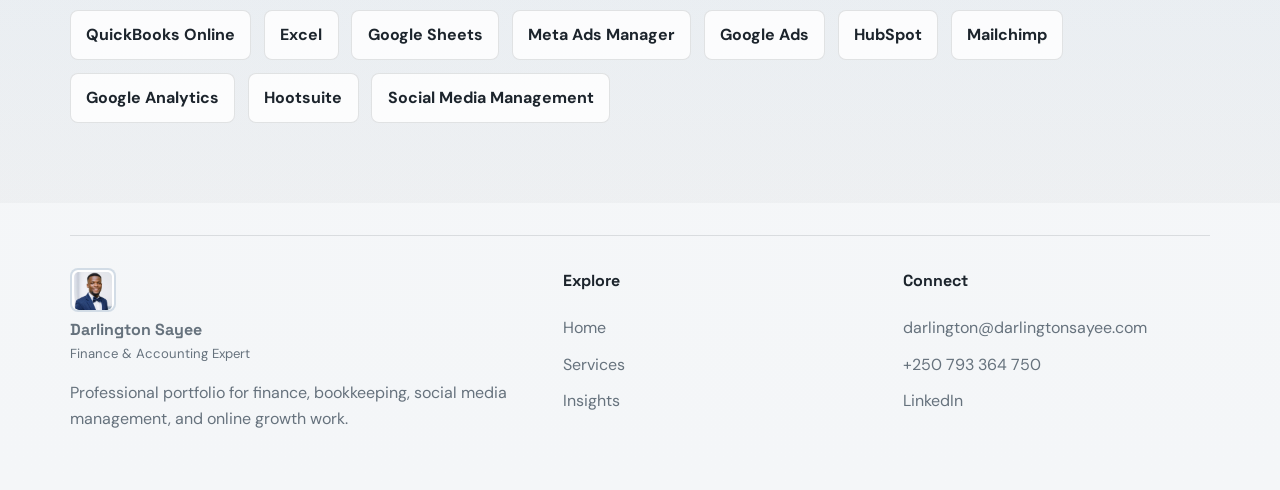
==== commit 5943c926: "Add profile media and personal milestones" ====
--- a/about.html
+++ b/about.html
@@ -15,8 +15,8 @@
     <header class="site-header">
       <div class="container nav-wrap">
         <a class="brand" href="index.html" aria-label="Darlington home">
-          <span class="brand-mark">DS</span>
-          <span><strong>Darlington Sayee</strong><small>Finance, Books & Social Growth</small></span>
+          <span class="brand-mark photo-mark"><img src="assets/media/darlington-headshot.jpg" alt="" aria-hidden="true"></span>
+          <span><strong>Darlington Sayee</strong><small>Finance & Accounting Expert</small></span>
         </a>
         <button class="nav-toggle" type="button" aria-expanded="false" aria-label="Toggle navigation" data-nav-toggle>
           <span></span><span></span><span></span>
@@ -37,7 +37,7 @@
         <div class="container about-hero-grid">
           <div class="fade-up">
             <span class="eyebrow">Portfolio</span>
-            <h1>I bring order to business finances and life to the way brands show up online.</h1>
+            <h1>Finance and Accounting Expert. Digital Marketing Specialist.</h1>
             <p class="lead">I am a finance and accounting professional with over 3 years of experience in bookkeeping, reporting, reconciliations, and compliance. I also manage social media and digital campaigns, so I understand both the numbers behind a business and the story it shares with customers.</p>
             <div class="button-row">
               <a class="button" href="contact.html#consultation">Book a Free Consultation</a>
@@ -45,9 +45,9 @@
             </div>
           </div>
           <aside class="profile-panel fade-up delay-1">
-            <img class="profile-photo" src="assets/profile.jpeg" alt="Darlington Sayee">
+            <img class="profile-photo" src="assets/media/darlington-headshot.jpg" alt="Darlington Sayee in a blue suit">
             <span class="profile-badge">Darlington Sayee</span>
-            <h3>Finance, Bookkeeping & Social Media Professional</h3>
+            <h3>Finance and Accounting Expert. Digital Marketing Specialist.</h3>
             <ul class="detail-list">
               <li>Based in Kigali, Rwanda</li>
               <li>Certified QuickBooks ProAdvisor and trainer</li>
@@ -189,6 +189,52 @@
         </div>
       </section>
 
+      <section class="section">
+        <div class="container">
+          <div class="section-heading fade-up">
+            <span class="eyebrow">Beyond The Resume</span>
+            <h2>My story is built from education, service, faith, and the discipline to keep improving.</h2>
+          </div>
+          <div class="media-story-grid">
+            <article class="media-feature fade-up">
+              <video controls preload="metadata" poster="assets/media/bba-dissertation-photo.jpg">
+                <source src="assets/media/bba-finance-dissertation.mp4" type="video/mp4">
+                Your browser does not support the video tag.
+              </video>
+              <div>
+                <span class="tag">Academic Milestone</span>
+                <h3>BBA in Finance dissertation presentation</h3>
+                <p>This video captures the moment after my dissertation presentation, a milestone connected to my Bachelor of Business Administration in Finance and the professional path I am building.</p>
+              </div>
+            </article>
+            <div class="life-grid fade-up delay-1">
+              <article class="life-card">
+                <img src="assets/media/missionary-name-tag.jpg" alt="Darlington Sayee wearing a missionary name tag">
+                <div>
+                  <span>Service</span>
+                  <h3>Full-time missionary experience</h3>
+                  <p>My missionary service taught me how to listen, lead with humility, communicate clearly, and stay steady when the work is demanding.</p>
+                </div>
+              </article>
+              <article class="life-card">
+                <img src="assets/media/sunset-reflection.jpg" alt="Darlington Sayee at sunset">
+                <div>
+                  <span>Lifestyle</span>
+                  <h3>Grounded and growing</h3>
+                  <p>The lifestyle photos add the personal side of the portfolio: ambition, calm, gratitude, and the life experiences behind the professional work.</p>
+                </div>
+              </article>
+            </div>
+          </div>
+          <div class="photo-strip fade-up delay-2" aria-label="Darlington Sayee personal photo gallery">
+            <img src="assets/media/formal-portrait.jpg" alt="Darlington Sayee in a formal white suit">
+            <img src="assets/media/bba-dissertation-photo.jpg" alt="Darlington Sayee holding dissertation material">
+            <img src="assets/media/life-outdoors.jpg" alt="Darlington Sayee outdoors">
+            <img src="assets/media/darlington-blue-suit.jpg" alt="Darlington Sayee in a blue suit">
+          </div>
+        </div>
+      </section>
+
       <section class="section accent-section">
         <div class="container">
           <div class="section-heading fade-up">
@@ -215,8 +261,8 @@
       <div class="container footer-grid">
         <div>
           <a class="brand brand-footer" href="index.html">
-            <span class="brand-mark">DS</span>
-            <span><strong>Darlington Sayee</strong><small>Finance, Books & Social Growth</small></span>
+            <span class="brand-mark photo-mark"><img src="assets/media/darlington-headshot.jpg" alt="" aria-hidden="true"></span>
+            <span><strong>Darlington Sayee</strong><small>Finance & Accounting Expert</small></span>
           </a>
           <p>Professional portfolio for finance, bookkeeping, social media management, and online growth work.</p>
         </div>
--- a/assets/styles.css
+++ b/assets/styles.css
@@ -107,6 +107,21 @@
   font-family: "Space Grotesk", sans-serif;
   font-weight: 700;
   font-size: 0.9rem;
+  overflow: hidden;
+  flex: 0 0 auto;
+}
+
+.photo-mark {
+  background: var(--surface-strong);
+  border: 2px solid rgba(31, 79, 130, 0.2);
+  padding: 2px;
+}
+
+.photo-mark img {
+  width: 100%;
+  height: 100%;
+  object-fit: cover;
+  border-radius: calc(var(--radius) - 3px);
 }
 
 .site-nav {
@@ -588,6 +603,90 @@
   gap: 1.5rem;
 }
 
+.media-story-grid {
+  display: grid;
+  grid-template-columns: minmax(0, 1.05fr) minmax(320px, 0.95fr);
+  gap: 1.5rem;
+  align-items: stretch;
+}
+
+.media-feature,
+.life-card {
+  background: var(--surface);
+  border: 1px solid rgba(255, 255, 255, 0.8);
+  box-shadow: var(--shadow);
+  border-radius: var(--radius);
+  overflow: hidden;
+}
+
+.media-feature video {
+  width: 100%;
+  aspect-ratio: 16 / 10;
+  display: block;
+  object-fit: cover;
+  background: #111820;
+}
+
+.media-feature > div {
+  padding: 1.4rem;
+}
+
+.media-feature h3,
+.life-card h3 {
+  font-family: "Space Grotesk", sans-serif;
+  margin: 0.75rem 0 0.45rem;
+}
+
+.media-feature p,
+.life-card p {
+  color: var(--muted);
+  margin: 0;
+}
+
+.life-grid {
+  display: grid;
+  gap: 1rem;
+}
+
+.life-card {
+  display: grid;
+  grid-template-columns: 150px 1fr;
+  min-height: 220px;
+}
+
+.life-card img {
+  width: 100%;
+  height: 100%;
+  min-height: 220px;
+  object-fit: cover;
+}
+
+.life-card div {
+  padding: 1.25rem;
+}
+
+.life-card span {
+  color: var(--primary);
+  font-weight: 700;
+  font-size: 0.86rem;
+}
+
+.photo-strip {
+  display: grid;
+  grid-template-columns: repeat(4, minmax(0, 1fr));
+  gap: 1rem;
+  margin-top: 1.5rem;
+}
+
+.photo-strip img {
+  width: 100%;
+  aspect-ratio: 4 / 5;
+  object-fit: cover;
+  border-radius: var(--radius);
+  border: 1px solid rgba(255, 255, 255, 0.8);
+  box-shadow: var(--shadow);
+}
+
 .video-card {
   padding: 1.2rem;
 }
@@ -1105,10 +1204,15 @@
   .footer-grid,
   .split-panel,
   .video-grid,
+  .media-story-grid,
   .metric-strip,
   .experience-grid,
   .stat-strip {
     grid-template-columns: 1fr;
+  }
+
+  .photo-strip {
+    grid-template-columns: repeat(2, minmax(0, 1fr));
   }
 
   .timeline-item {
@@ -1233,6 +1337,15 @@
     max-width: 220px;
   }
 
+  .life-card {
+    grid-template-columns: 1fr;
+  }
+
+  .life-card img {
+    aspect-ratio: 4 / 3;
+    min-height: 0;
+  }
+
   .academy-search,
   .ai-form {
     grid-template-columns: 1fr;
@@ -1285,6 +1398,10 @@
     width: 38px;
     height: 38px;
     font-size: 0.9rem;
+  }
+
+  .brand small {
+    max-width: 170px;
   }
 
   .hero h1,
@@ -1362,6 +1479,10 @@
     padding: 1rem;
   }
 
+  .photo-strip {
+    grid-template-columns: 1fr;
+  }
+
   .trust-points,
   .button-row {
     gap: 0.75rem;
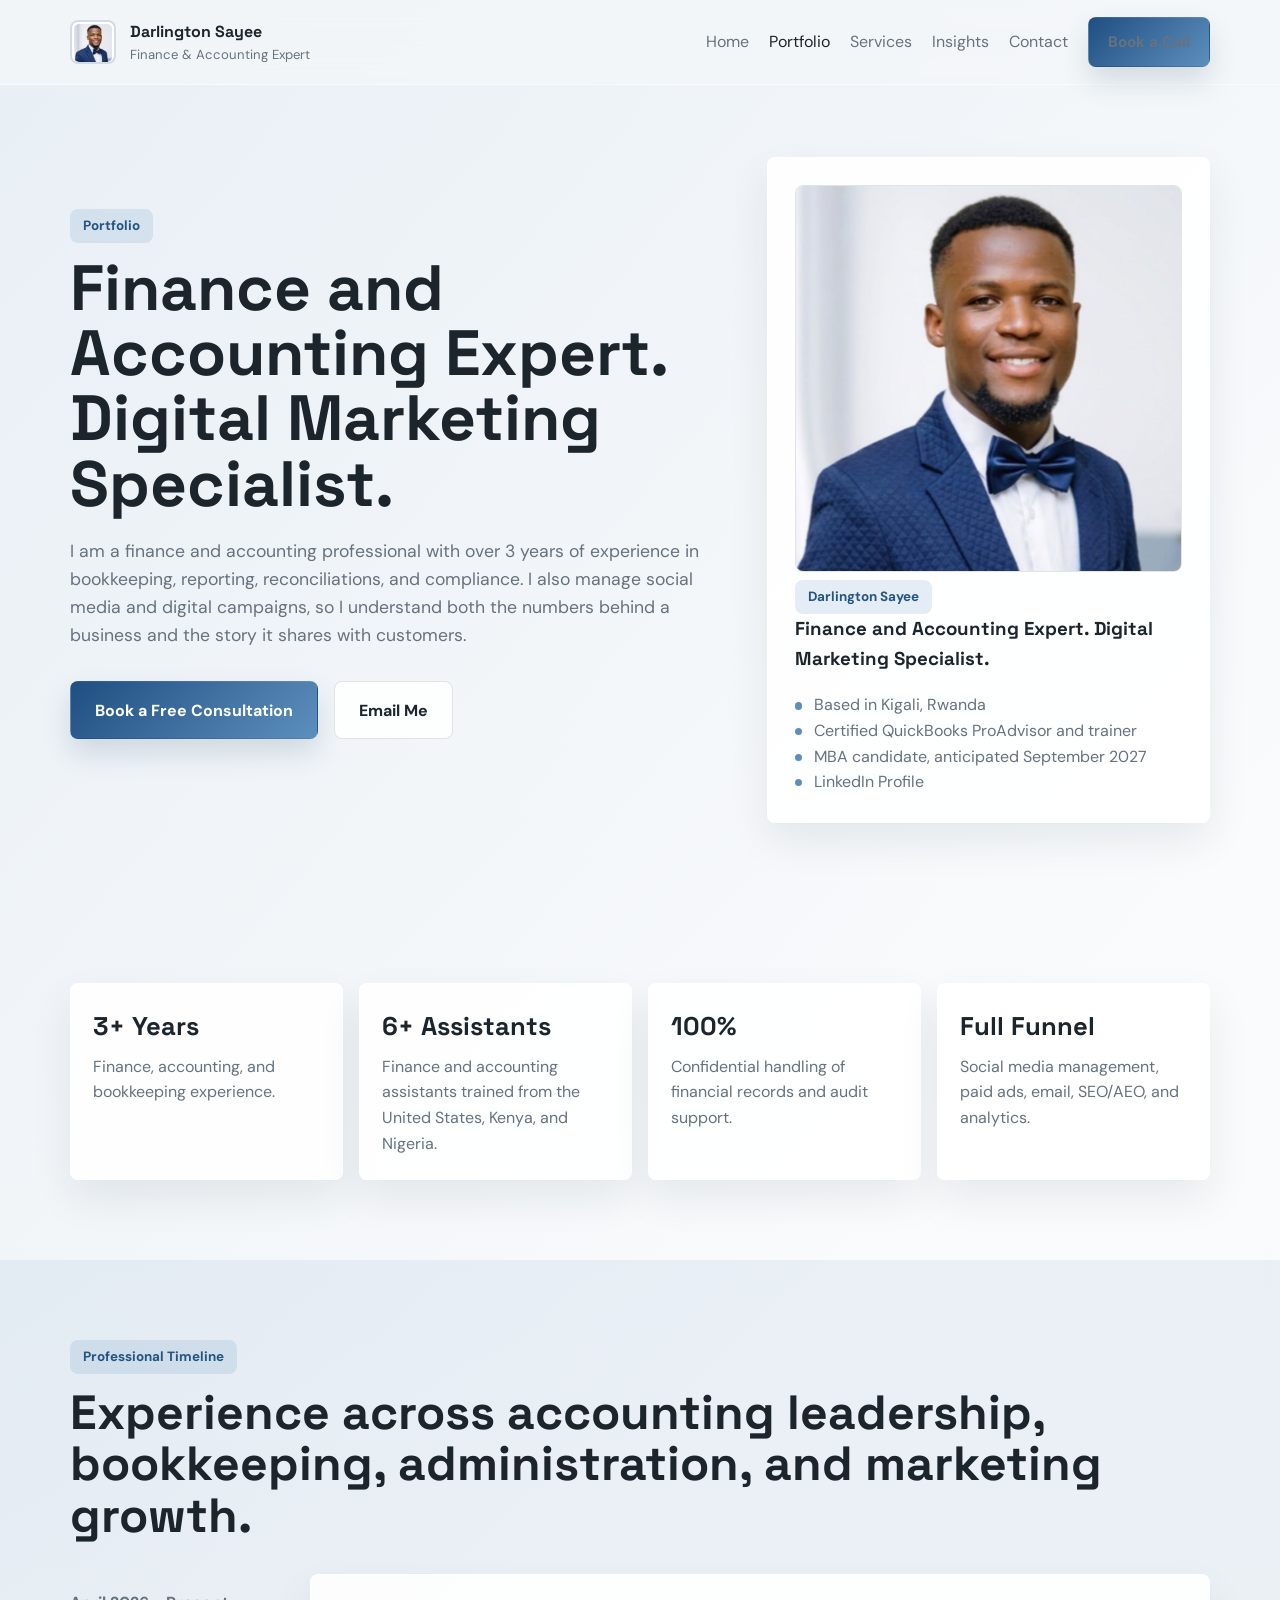
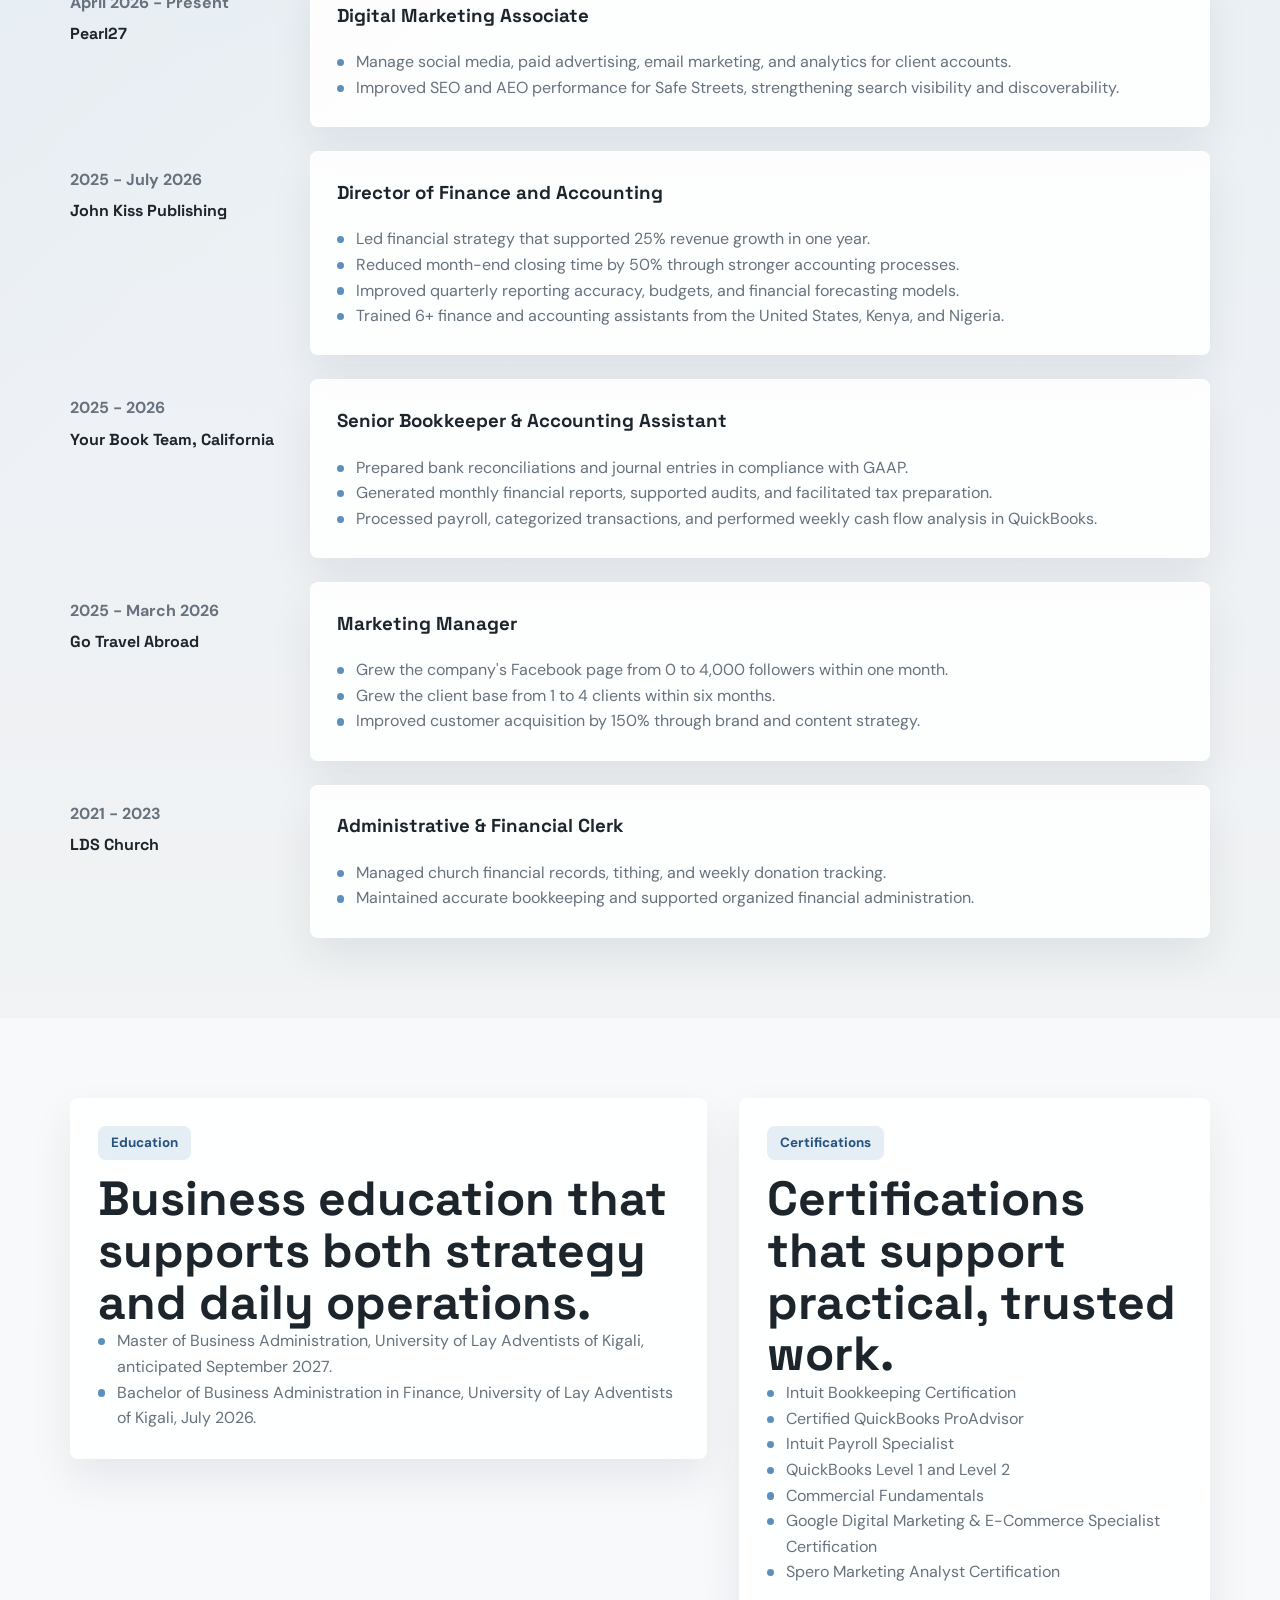
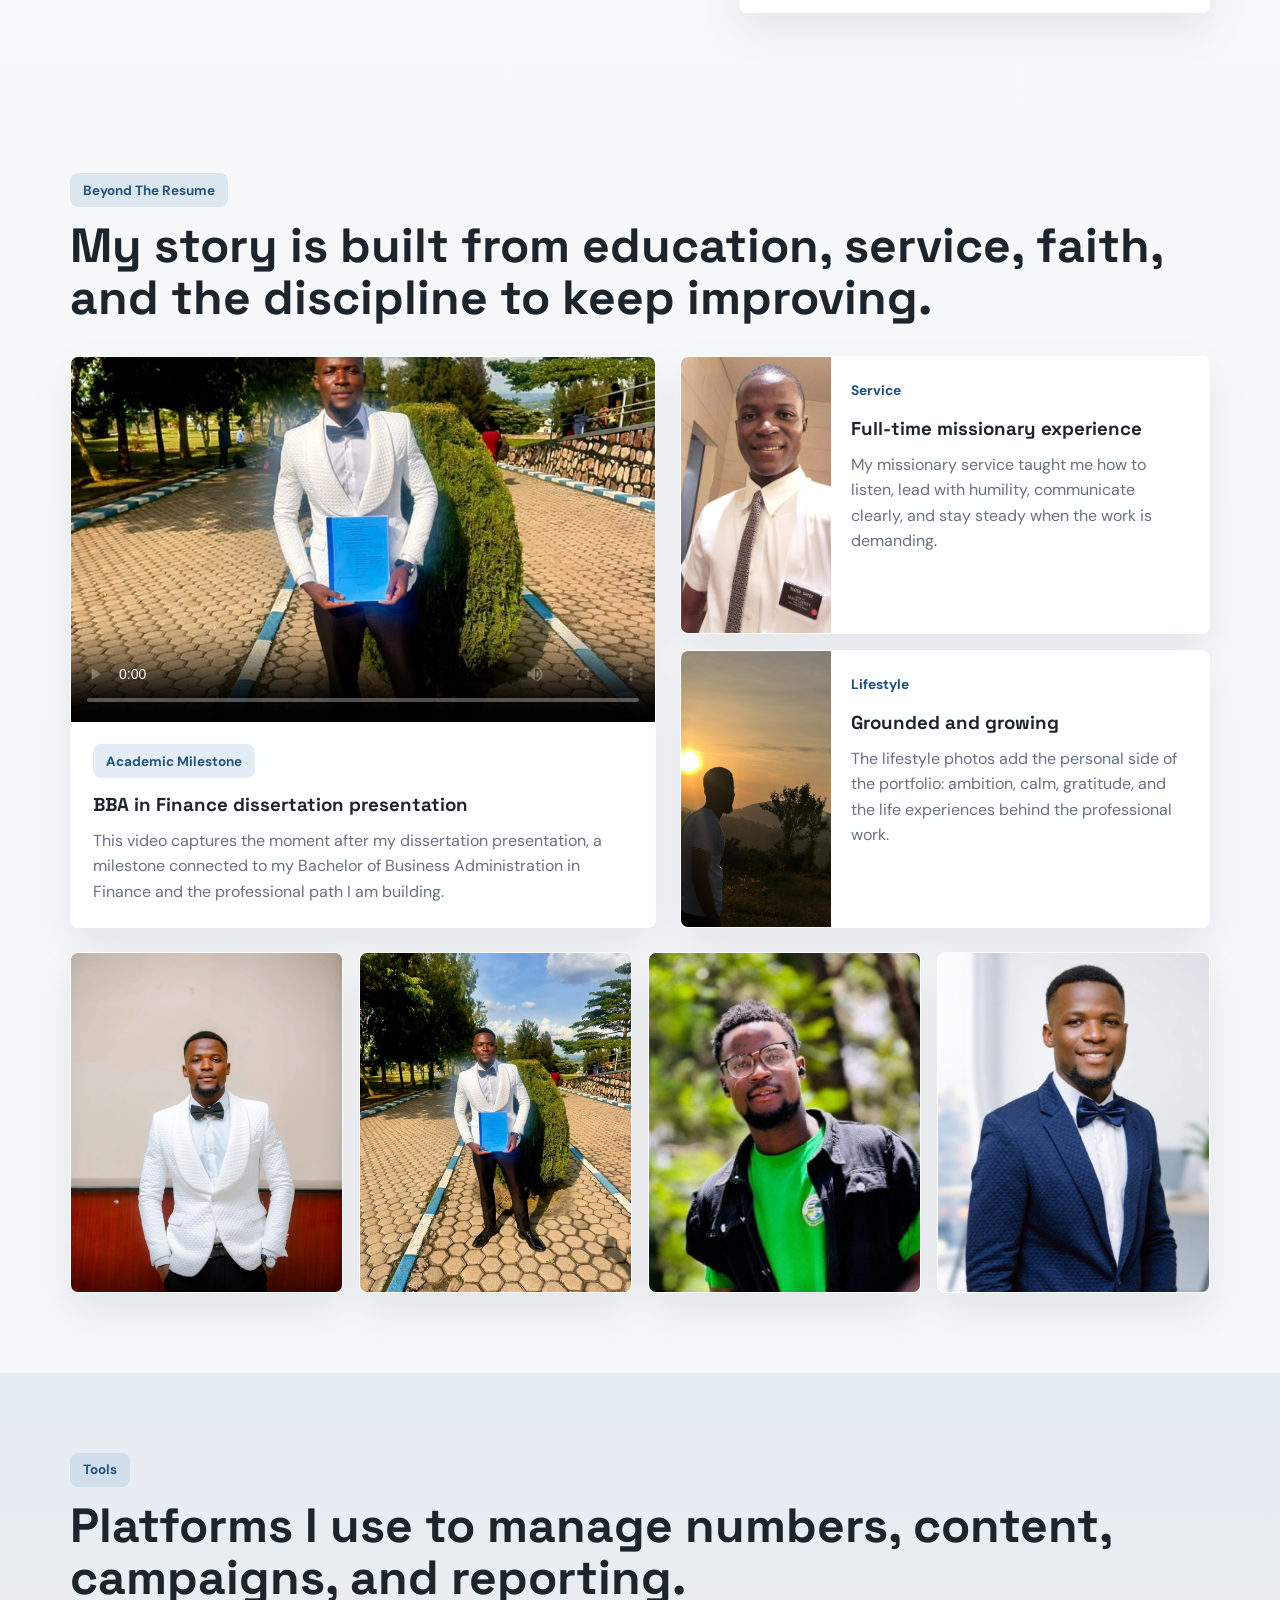
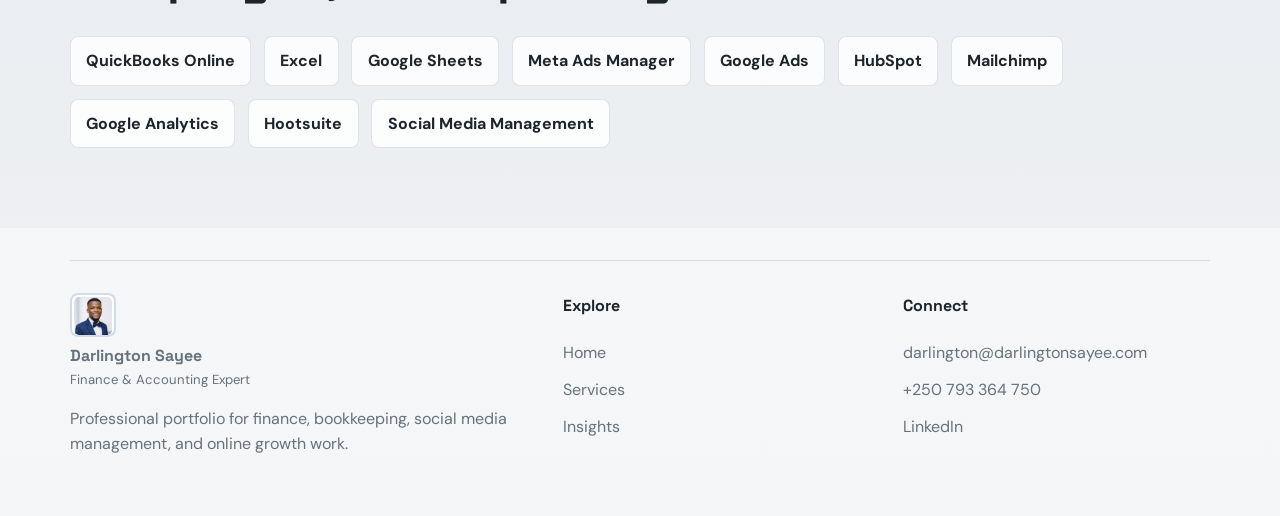
==== commit 23743aab: "Update assistant training experience" ====
--- a/about.html
+++ b/about.html
@@ -65,8 +65,8 @@
             <span>Finance, accounting, and bookkeeping experience.</span>
           </article>
           <article class="mini-stat fade-up delay-1">
-            <strong>6 Interns</strong>
-            <span>Finance and accounting interns led and mentored.</span>
+            <strong>6+ Assistants</strong>
+            <span>Finance and accounting assistants trained from the United States, Kenya, and Nigeria.</span>
           </article>
           <article class="mini-stat fade-up delay-2">
             <strong>100%</strong>
@@ -111,7 +111,7 @@
                   <li>Led financial strategy that supported 25% revenue growth in one year.</li>
                   <li>Reduced month-end closing time by 50% through stronger accounting processes.</li>
                   <li>Improved quarterly reporting accuracy, budgets, and financial forecasting models.</li>
-                  <li>Led and mentored a team of 6 accounting and finance interns.</li>
+                  <li>Trained 6+ finance and accounting assistants from the United States, Kenya, and Nigeria.</li>
                 </ul>
               </div>
             </article>
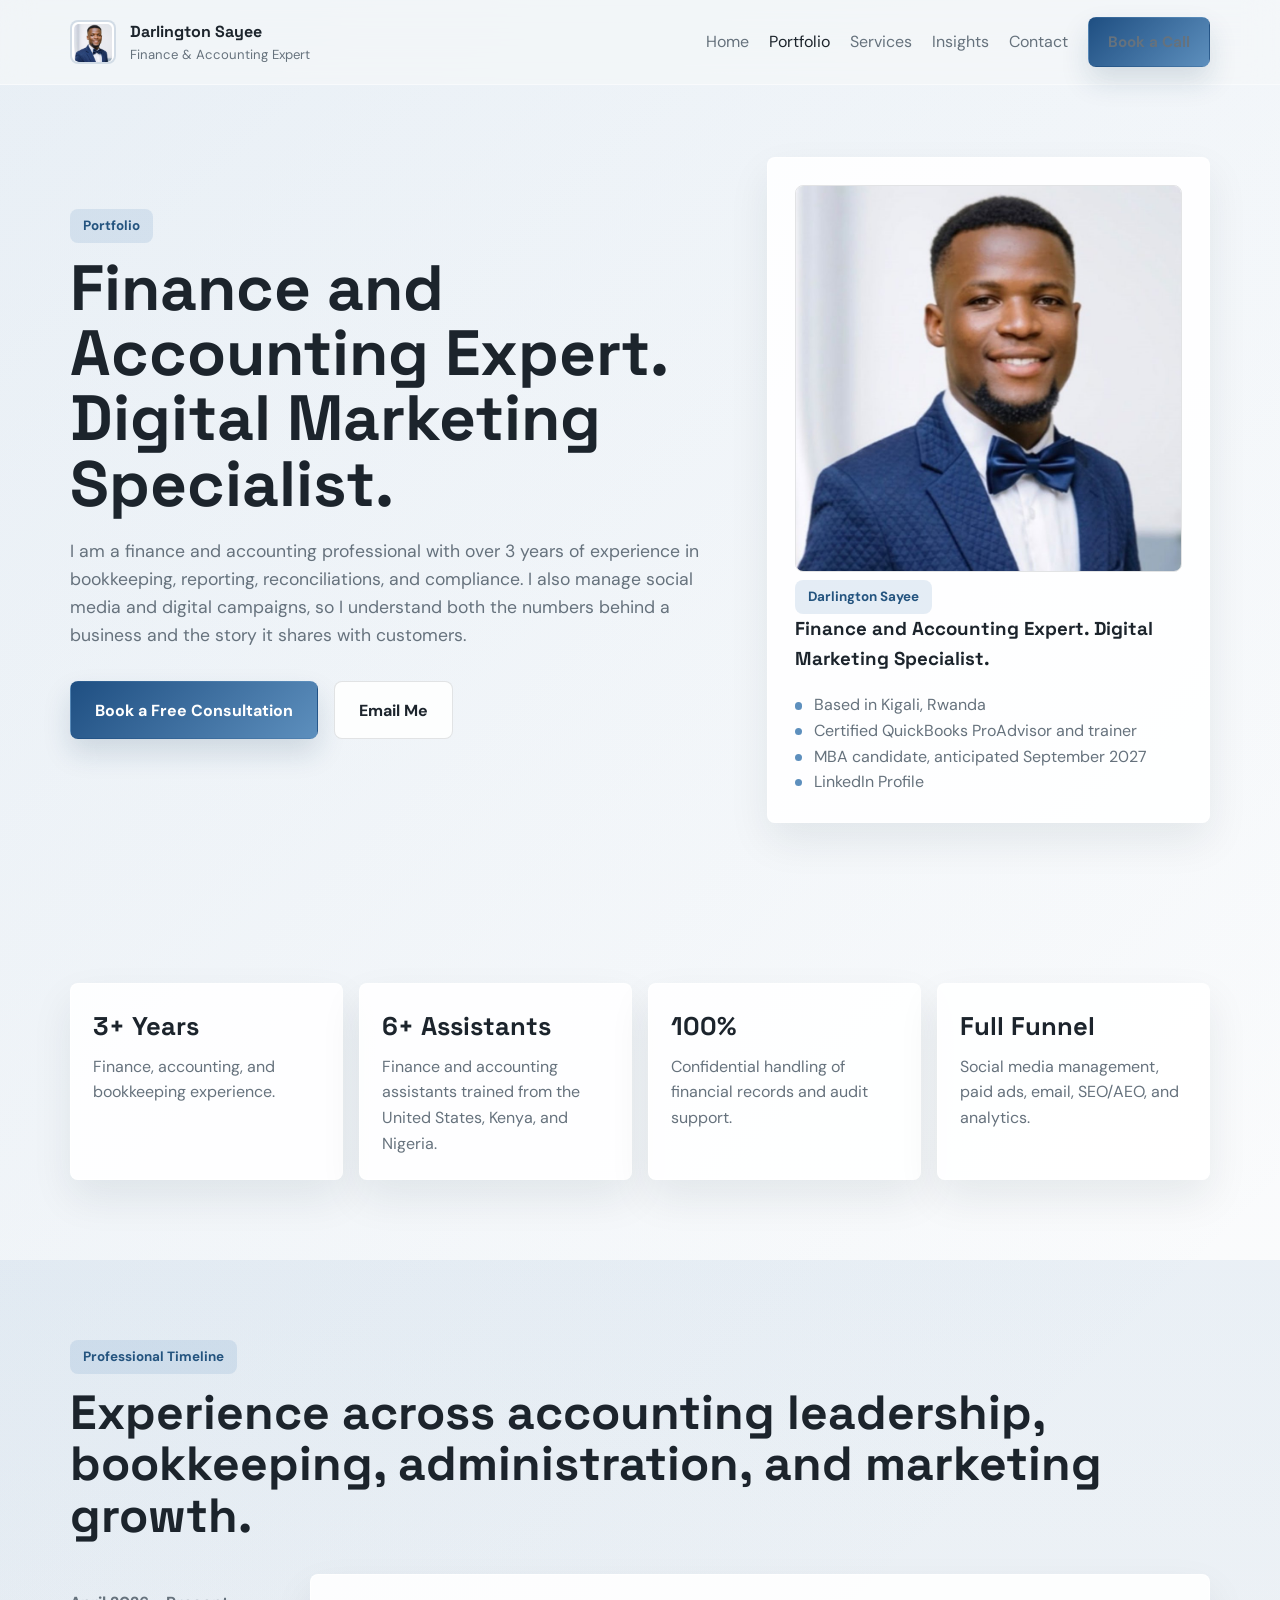
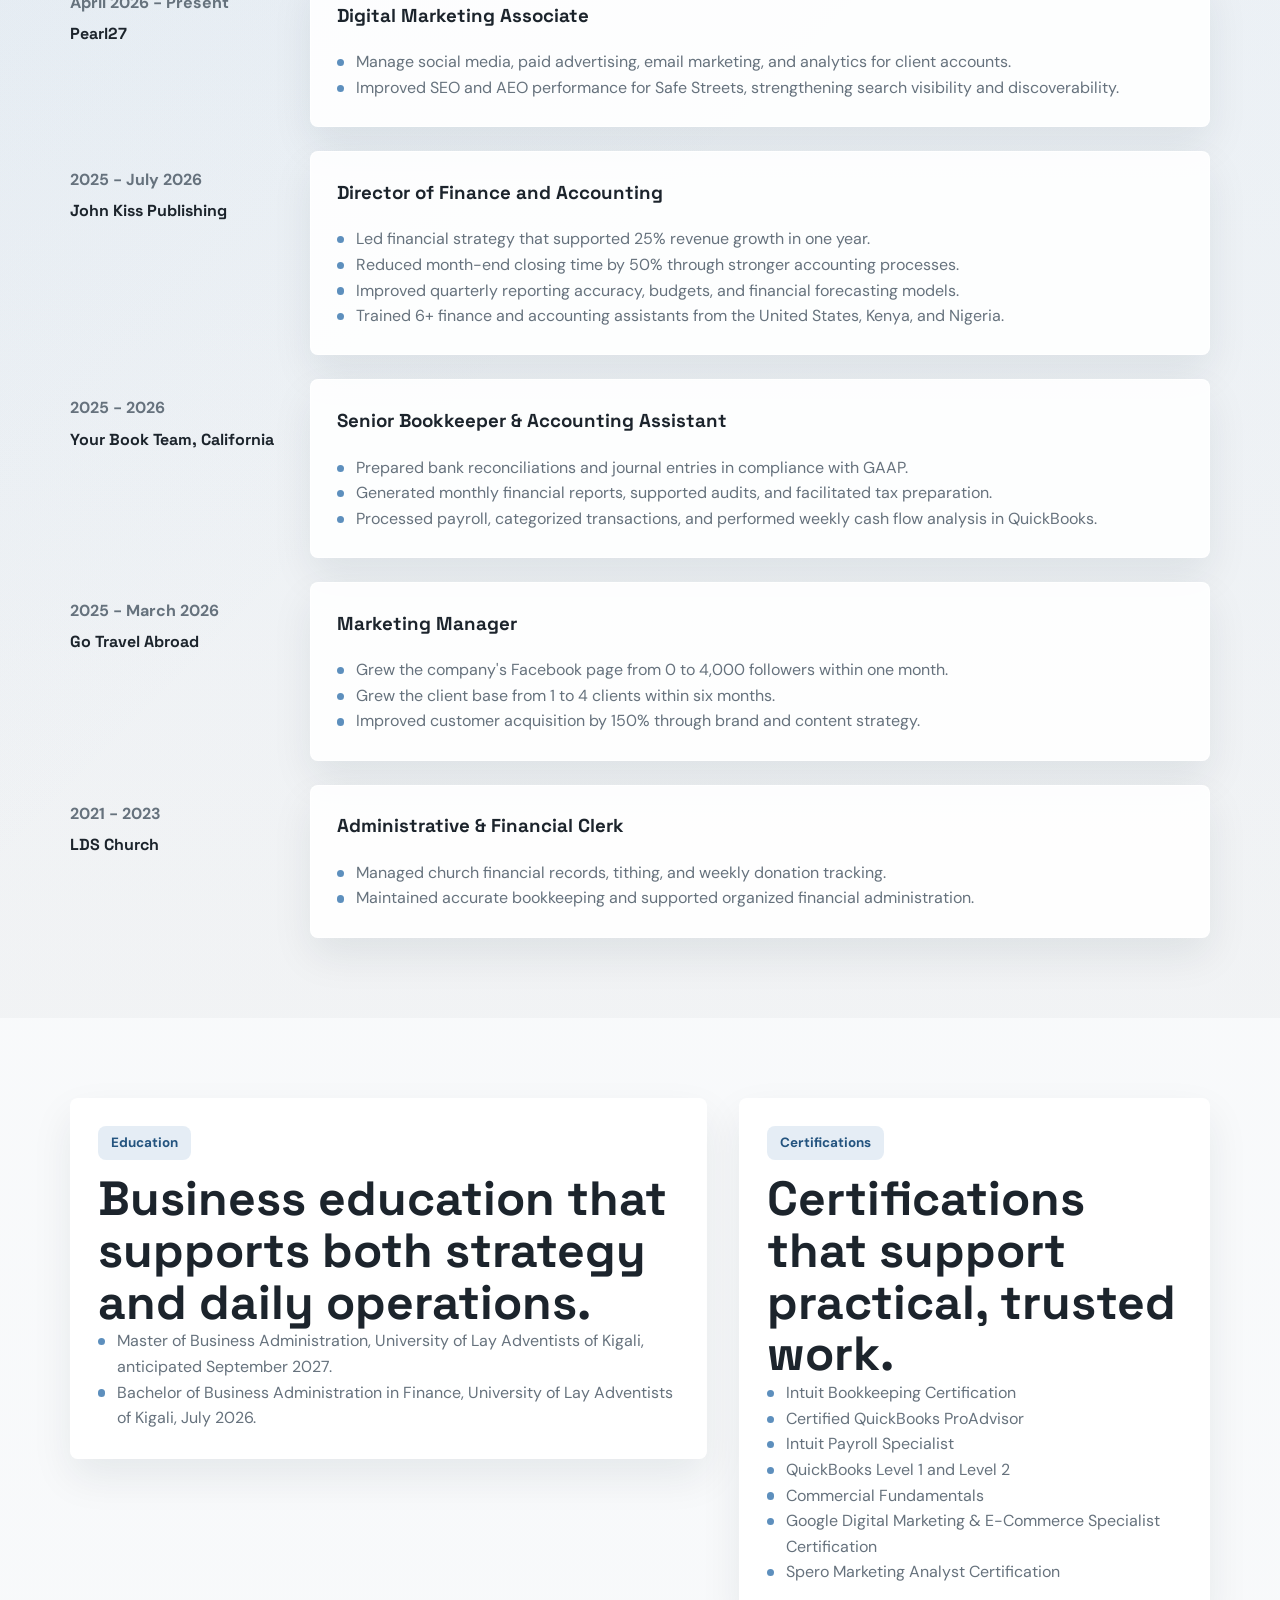
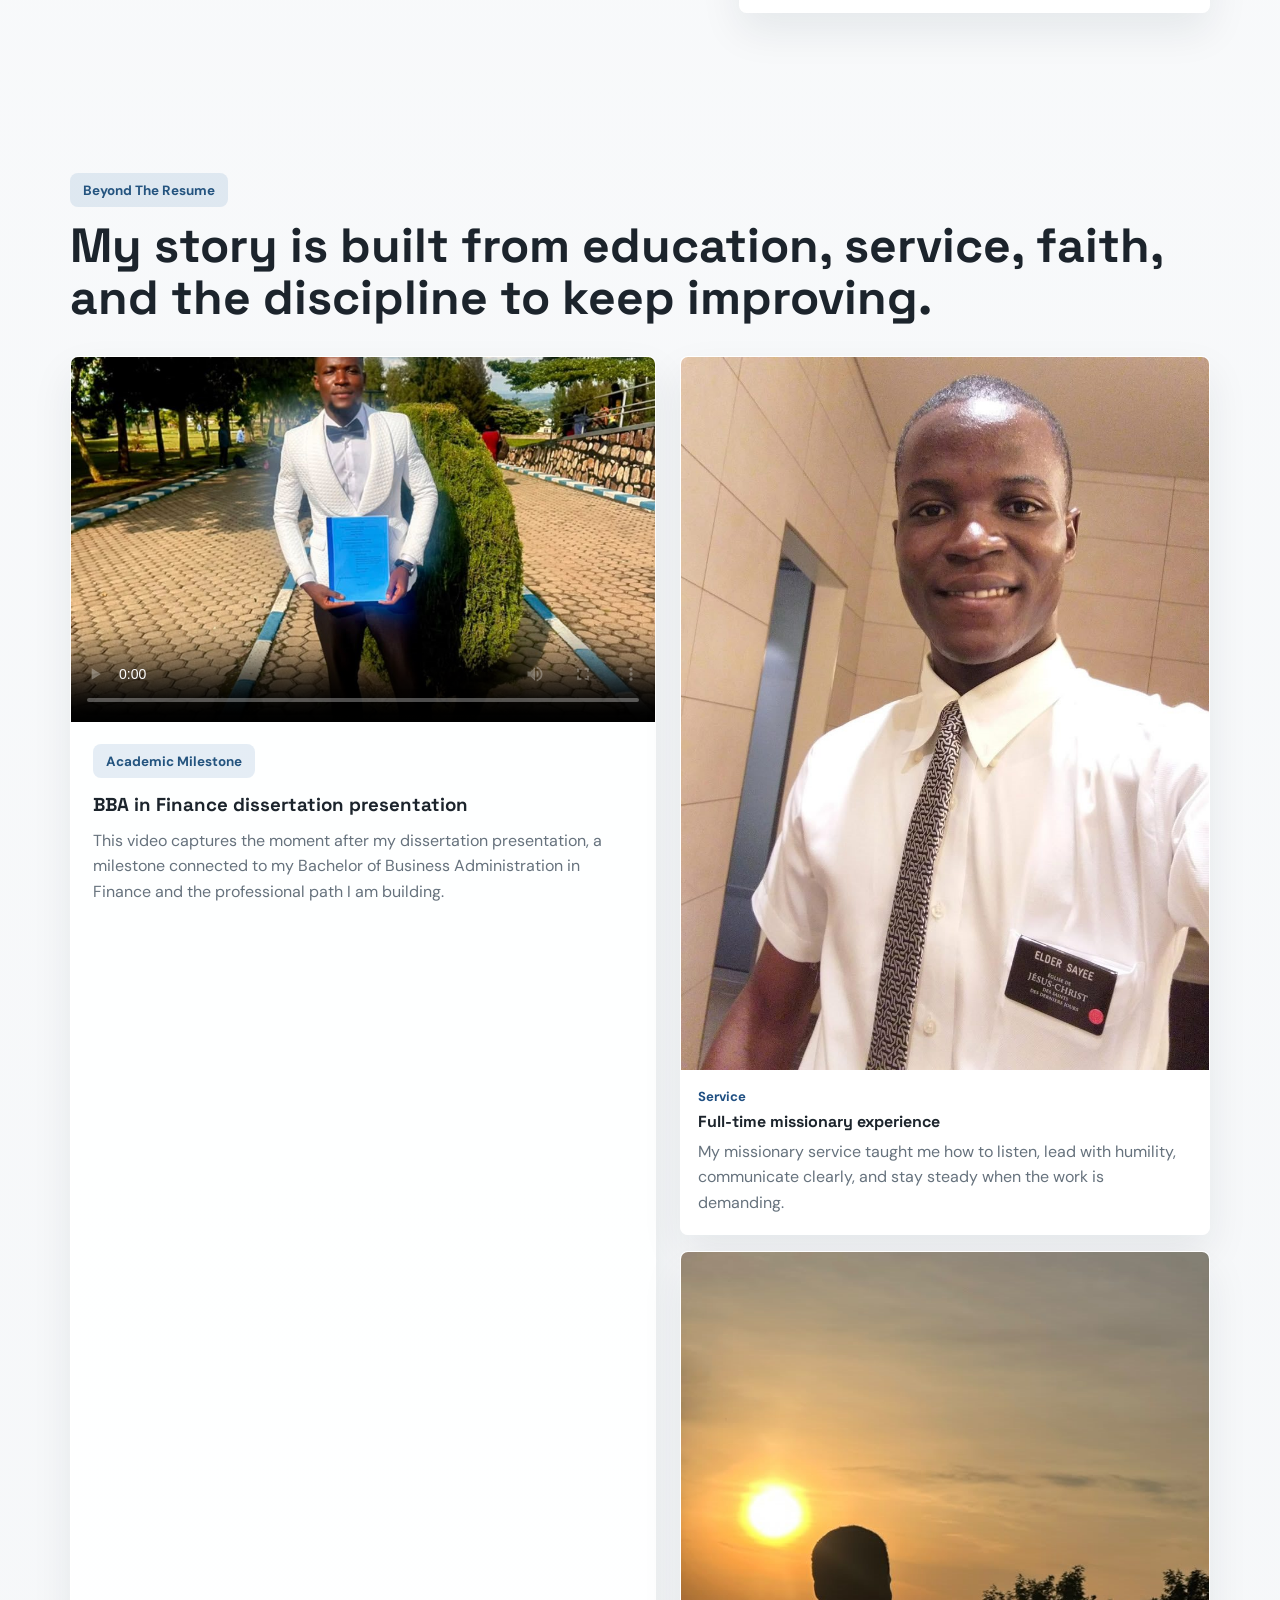
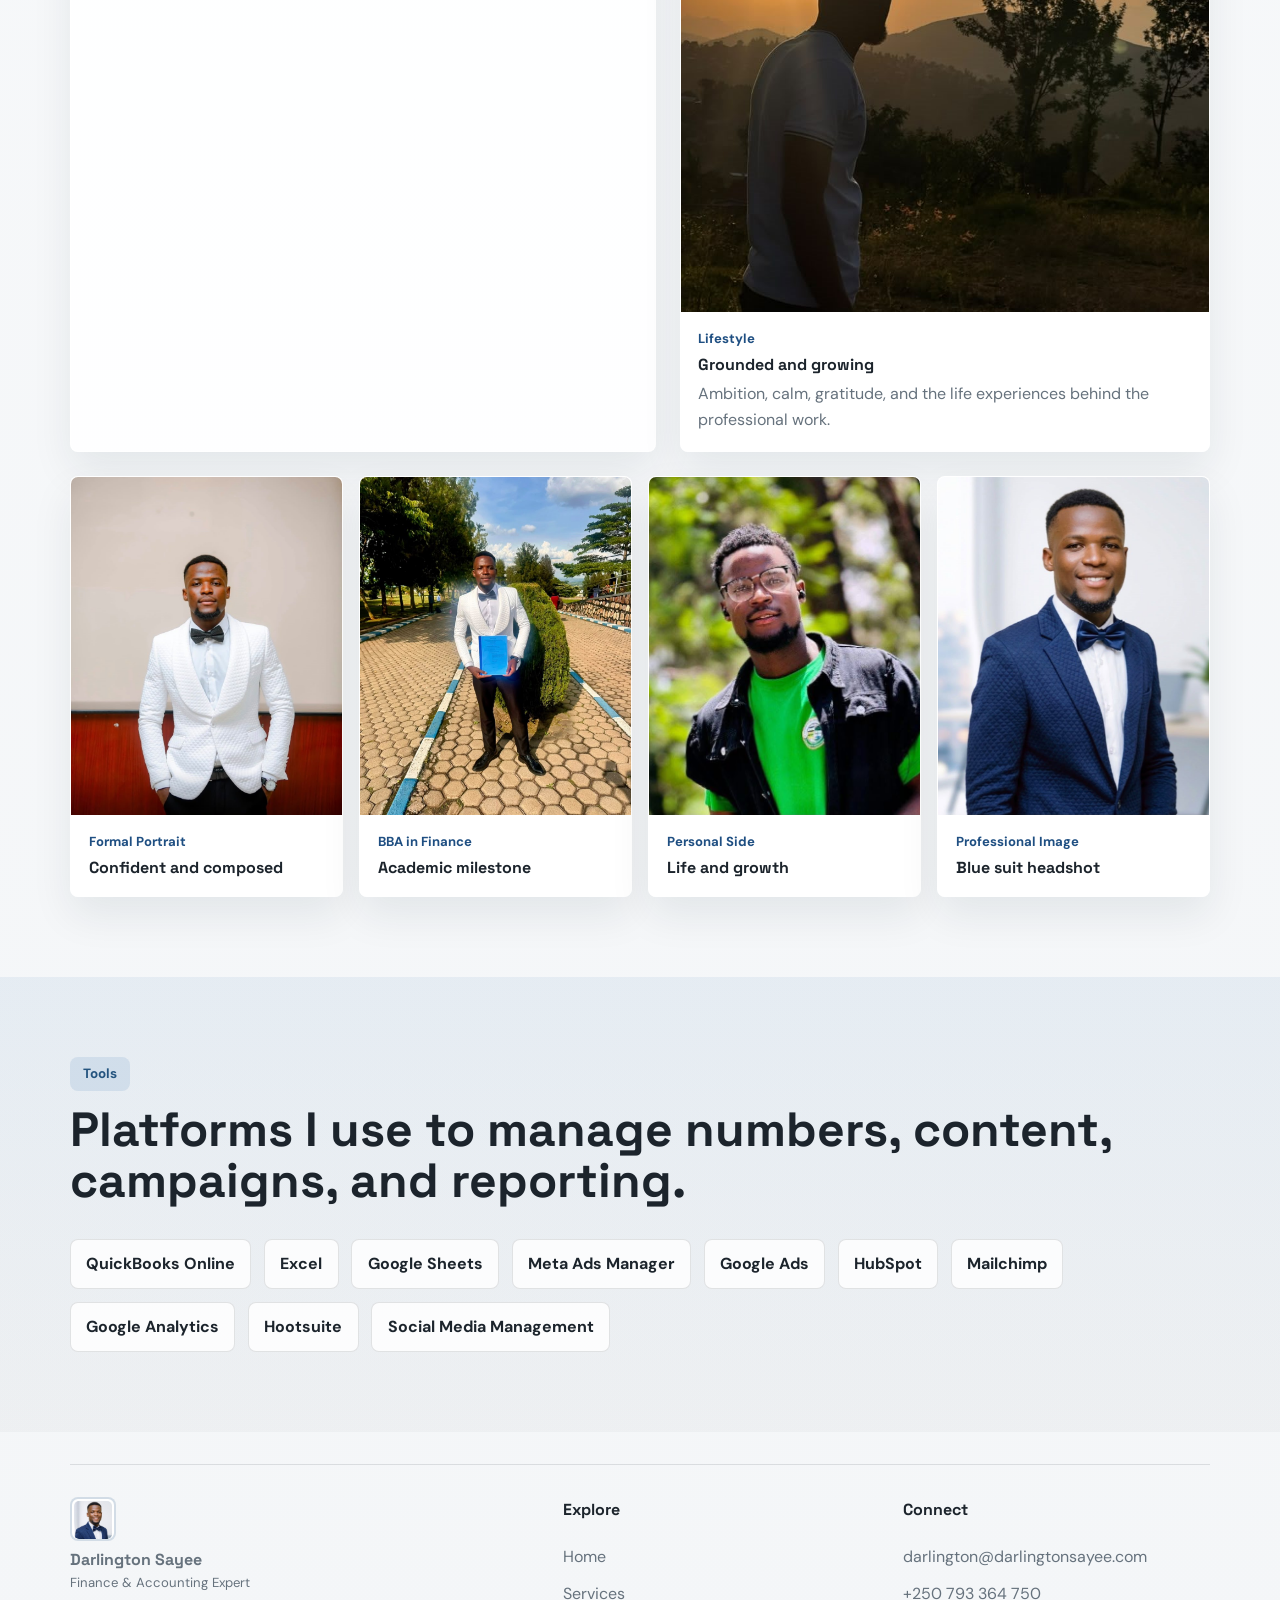
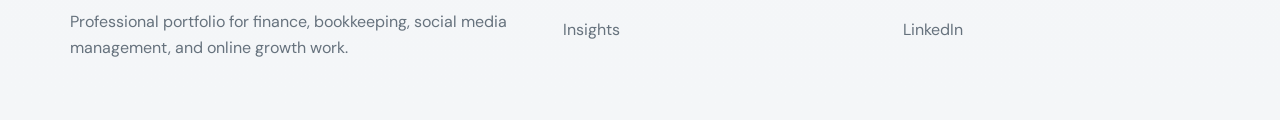
==== commit 792becb6: "Clean up portfolio image gallery" ====
--- a/about.html
+++ b/about.html
@@ -207,30 +207,42 @@
                 <p>This video captures the moment after my dissertation presentation, a milestone connected to my Bachelor of Business Administration in Finance and the professional path I am building.</p>
               </div>
             </article>
-            <div class="life-grid fade-up delay-1">
-              <article class="life-card">
+            <div class="life-grid life-grid-clean fade-up delay-1">
+              <figure class="photo-card photo-card-tall">
                 <img src="assets/media/missionary-name-tag.jpg" alt="Darlington Sayee wearing a missionary name tag">
-                <div>
+                <figcaption>
                   <span>Service</span>
-                  <h3>Full-time missionary experience</h3>
+                  <strong>Full-time missionary experience</strong>
                   <p>My missionary service taught me how to listen, lead with humility, communicate clearly, and stay steady when the work is demanding.</p>
-                </div>
-              </article>
-              <article class="life-card">
+                </figcaption>
+              </figure>
+              <figure class="photo-card">
                 <img src="assets/media/sunset-reflection.jpg" alt="Darlington Sayee at sunset">
-                <div>
+                <figcaption>
                   <span>Lifestyle</span>
-                  <h3>Grounded and growing</h3>
-                  <p>The lifestyle photos add the personal side of the portfolio: ambition, calm, gratitude, and the life experiences behind the professional work.</p>
-                </div>
-              </article>
+                  <strong>Grounded and growing</strong>
+                  <p>Ambition, calm, gratitude, and the life experiences behind the professional work.</p>
+                </figcaption>
+              </figure>
             </div>
           </div>
-          <div class="photo-strip fade-up delay-2" aria-label="Darlington Sayee personal photo gallery">
-            <img src="assets/media/formal-portrait.jpg" alt="Darlington Sayee in a formal white suit">
-            <img src="assets/media/bba-dissertation-photo.jpg" alt="Darlington Sayee holding dissertation material">
-            <img src="assets/media/life-outdoors.jpg" alt="Darlington Sayee outdoors">
-            <img src="assets/media/darlington-blue-suit.jpg" alt="Darlington Sayee in a blue suit">
+          <div class="photo-journal fade-up delay-2" aria-label="Darlington Sayee personal photo gallery">
+            <figure class="photo-card">
+              <img src="assets/media/formal-portrait.jpg" alt="Darlington Sayee in a formal white suit">
+              <figcaption><span>Formal Portrait</span><strong>Confident and composed</strong></figcaption>
+            </figure>
+            <figure class="photo-card">
+              <img src="assets/media/bba-dissertation-photo.jpg" alt="Darlington Sayee holding dissertation material">
+              <figcaption><span>BBA in Finance</span><strong>Academic milestone</strong></figcaption>
+            </figure>
+            <figure class="photo-card">
+              <img src="assets/media/life-outdoors.jpg" alt="Darlington Sayee outdoors">
+              <figcaption><span>Personal Side</span><strong>Life and growth</strong></figcaption>
+            </figure>
+            <figure class="photo-card">
+              <img src="assets/media/darlington-blue-suit.jpg" alt="Darlington Sayee in a blue suit">
+              <figcaption><span>Professional Image</span><strong>Blue suit headshot</strong></figcaption>
+            </figure>
           </div>
         </div>
       </section>
--- a/assets/styles.css
+++ b/assets/styles.css
@@ -611,7 +611,7 @@
 }
 
 .media-feature,
-.life-card {
+.photo-card {
   background: var(--surface);
   border: 1px solid rgba(255, 255, 255, 0.8);
   box-shadow: var(--shadow);
@@ -631,14 +631,12 @@
   padding: 1.4rem;
 }
 
-.media-feature h3,
-.life-card h3 {
+.media-feature h3 {
   font-family: "Space Grotesk", sans-serif;
   margin: 0.75rem 0 0.45rem;
 }
 
-.media-feature p,
-.life-card p {
+.media-feature p {
   color: var(--muted);
   margin: 0;
 }
@@ -648,43 +646,65 @@
   gap: 1rem;
 }
 
-.life-card {
-  display: grid;
-  grid-template-columns: 150px 1fr;
-  min-height: 220px;
-}
-
-.life-card img {
+.life-grid-clean {
+  grid-template-columns: 1fr;
+}
+
+.photo-card {
+  margin: 0;
+  background: rgba(255, 255, 255, 0.92);
+}
+
+.photo-card img {
   width: 100%;
-  height: 100%;
-  min-height: 220px;
+  aspect-ratio: 4 / 5;
+  display: block;
   object-fit: cover;
-}
-
-.life-card div {
-  padding: 1.25rem;
-}
-
-.life-card span {
+  object-position: center;
+}
+
+.photo-card-tall img {
+  aspect-ratio: 4 / 5.4;
+  object-position: center top;
+}
+
+.photo-card figcaption {
+  padding: 1rem 1.1rem 1.15rem;
+}
+
+.photo-card span {
+  display: block;
   color: var(--primary);
   font-weight: 700;
-  font-size: 0.86rem;
-}
-
-.photo-strip {
+  font-size: 0.82rem;
+  margin-bottom: 0.35rem;
+}
+
+.photo-card strong {
+  display: block;
+  font-family: "Space Grotesk", sans-serif;
+  line-height: 1.2;
+}
+
+.photo-card p {
+  color: var(--muted);
+  margin: 0.45rem 0 0;
+}
+
+.photo-journal {
   display: grid;
   grid-template-columns: repeat(4, minmax(0, 1fr));
   gap: 1rem;
   margin-top: 1.5rem;
 }
 
-.photo-strip img {
-  width: 100%;
-  aspect-ratio: 4 / 5;
-  object-fit: cover;
-  border-radius: var(--radius);
-  border: 1px solid rgba(255, 255, 255, 0.8);
-  box-shadow: var(--shadow);
+.photo-journal .photo-card:nth-child(1) img,
+.photo-journal .photo-card:nth-child(4) img {
+  object-position: center top;
+}
+
+.photo-journal .photo-card:nth-child(3) img {
+  object-position: center 42%;
 }
 
 .video-card {
@@ -1211,7 +1231,7 @@
     grid-template-columns: 1fr;
   }
 
-  .photo-strip {
+  .photo-journal {
     grid-template-columns: repeat(2, minmax(0, 1fr));
   }
 
@@ -1337,13 +1357,8 @@
     max-width: 220px;
   }
 
-  .life-card {
-    grid-template-columns: 1fr;
-  }
-
-  .life-card img {
-    aspect-ratio: 4 / 3;
-    min-height: 0;
+  .photo-card-tall img {
+    aspect-ratio: 4 / 5;
   }
 
   .academy-search,
@@ -1479,7 +1494,7 @@
     padding: 1rem;
   }
 
-  .photo-strip {
+  .photo-journal {
     grid-template-columns: 1fr;
   }
 
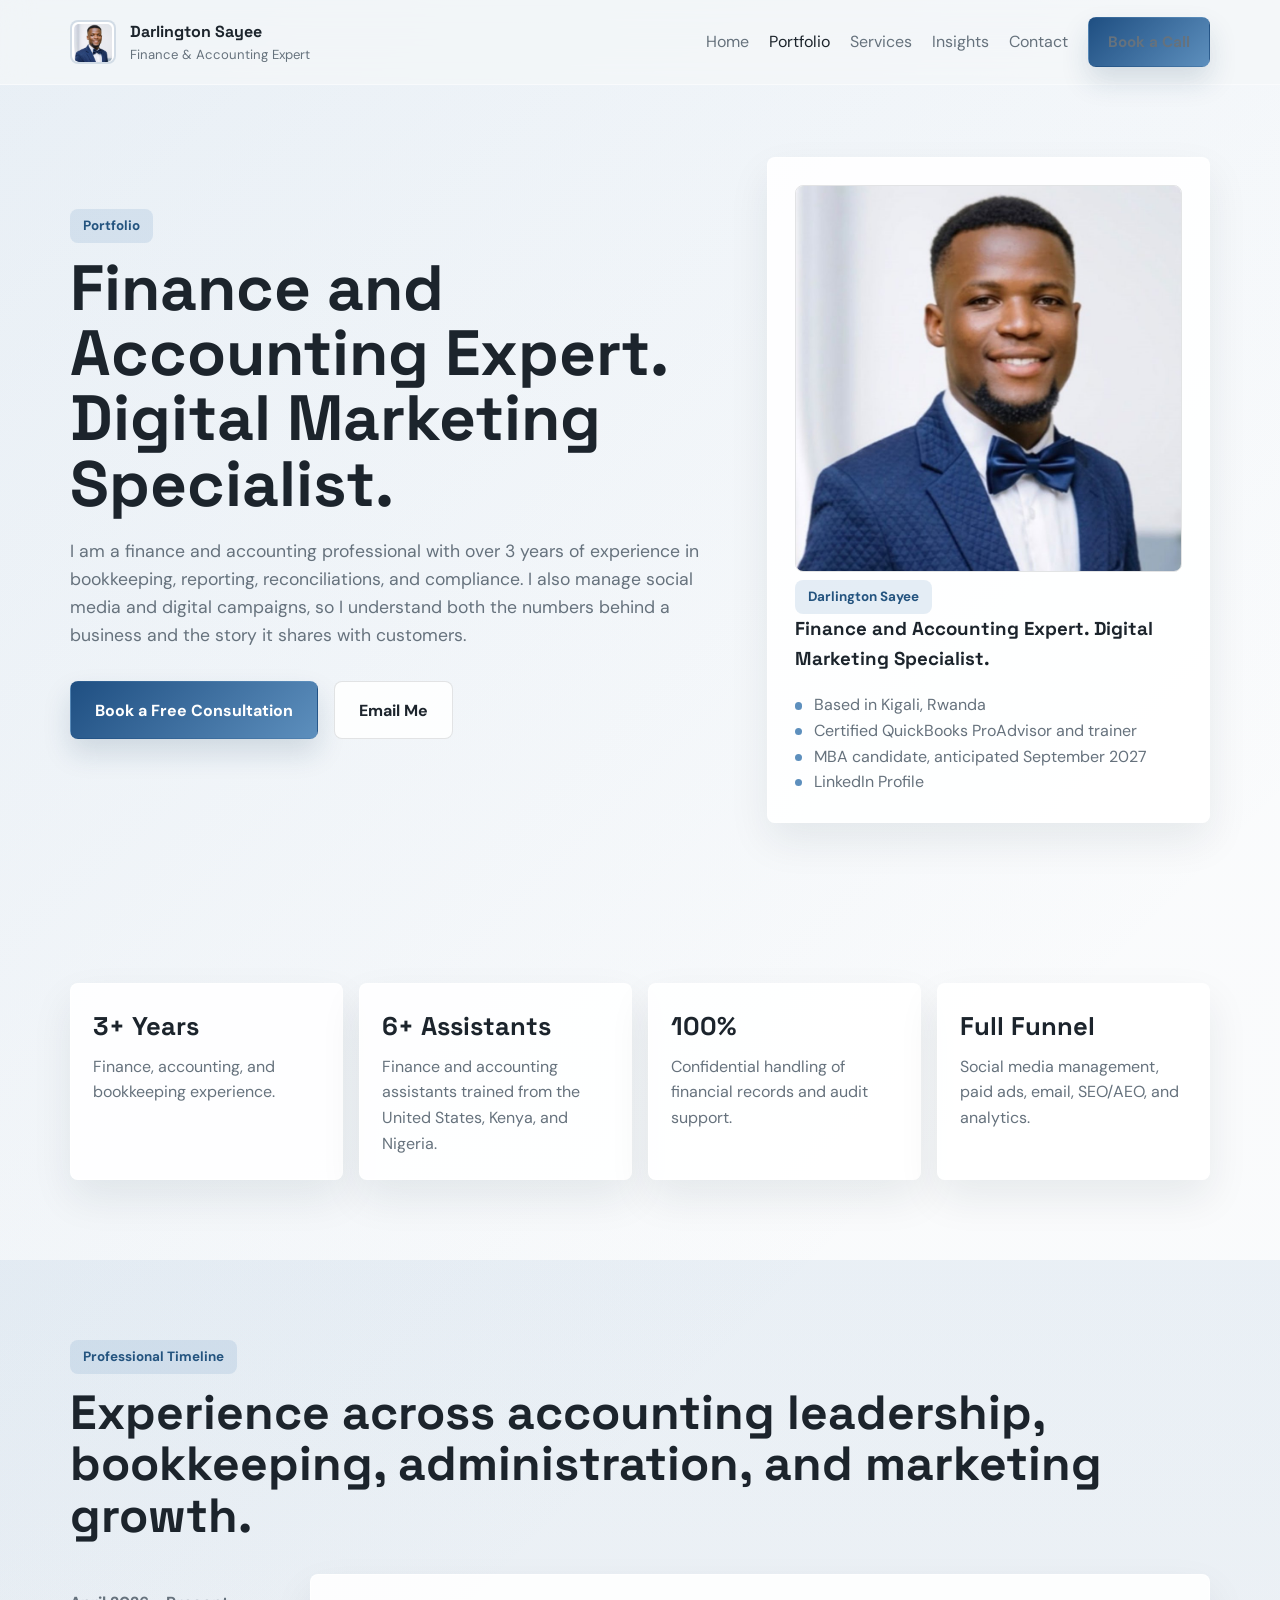
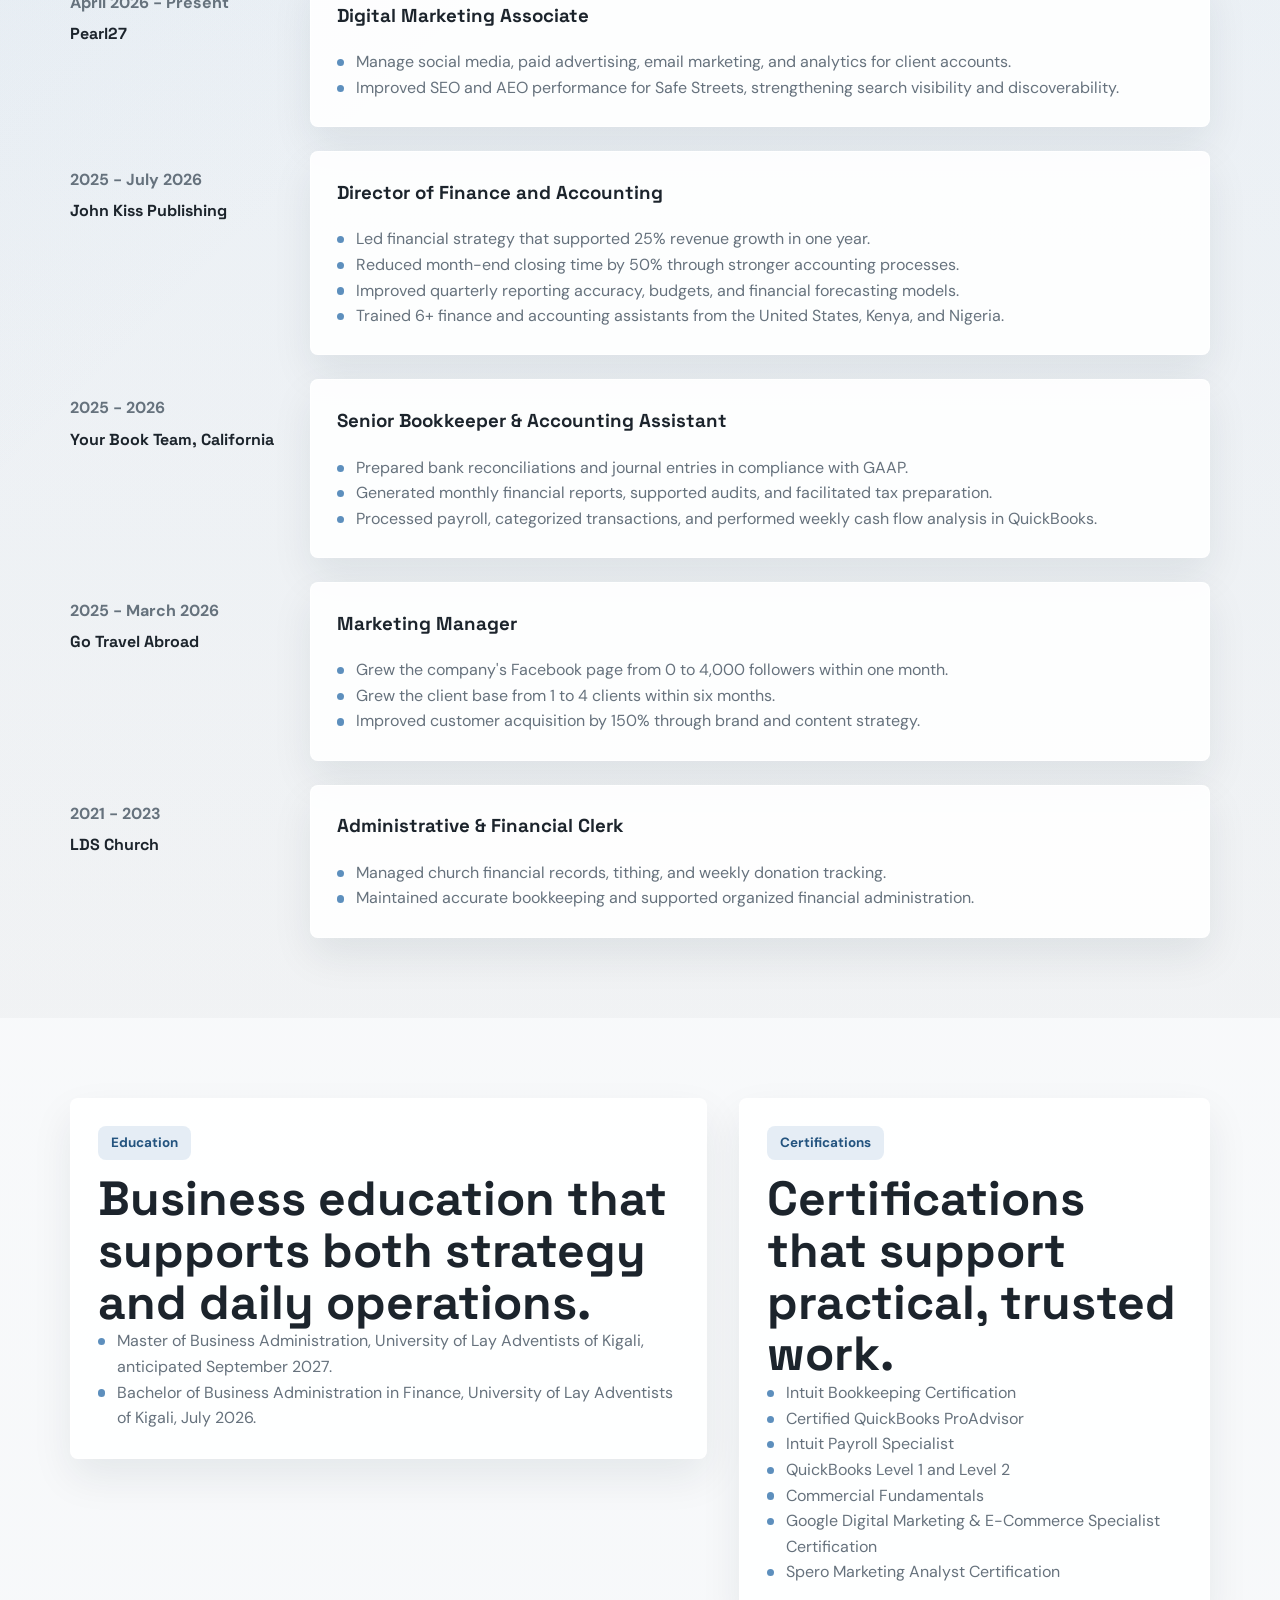
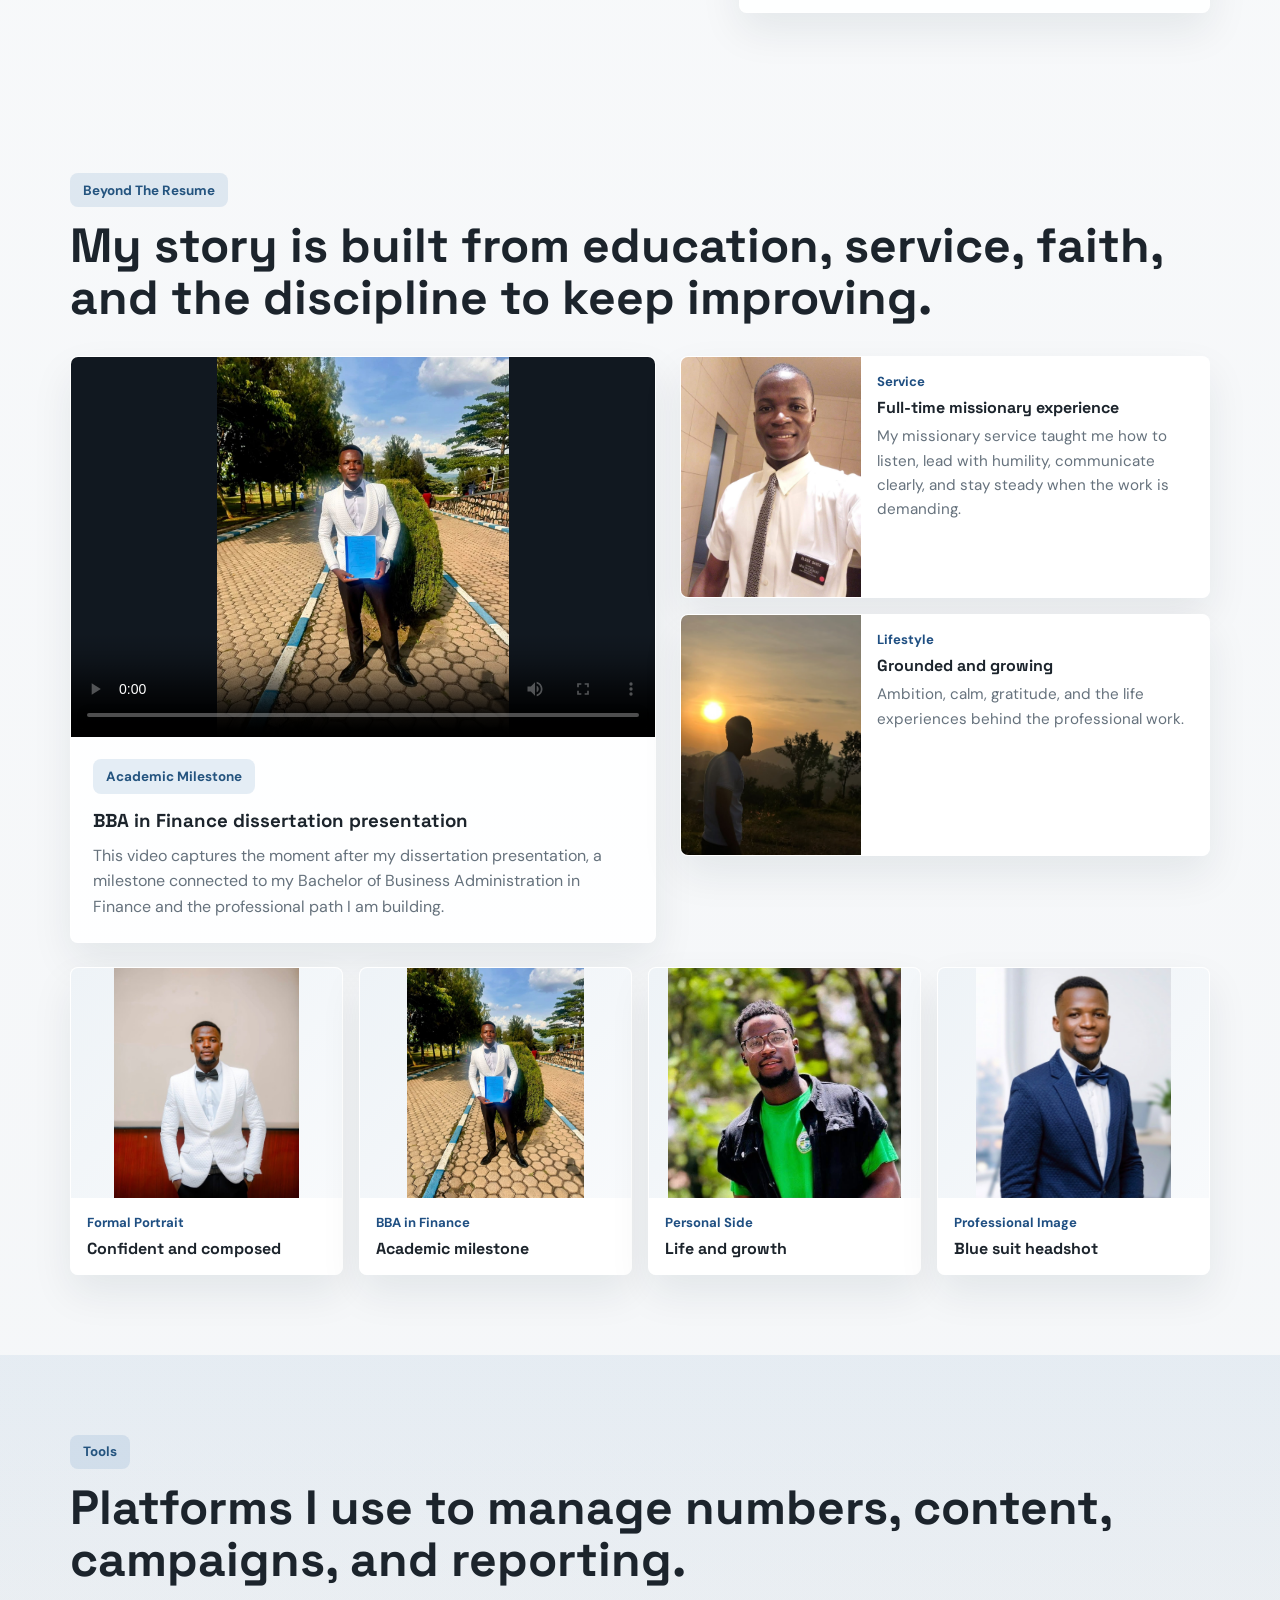
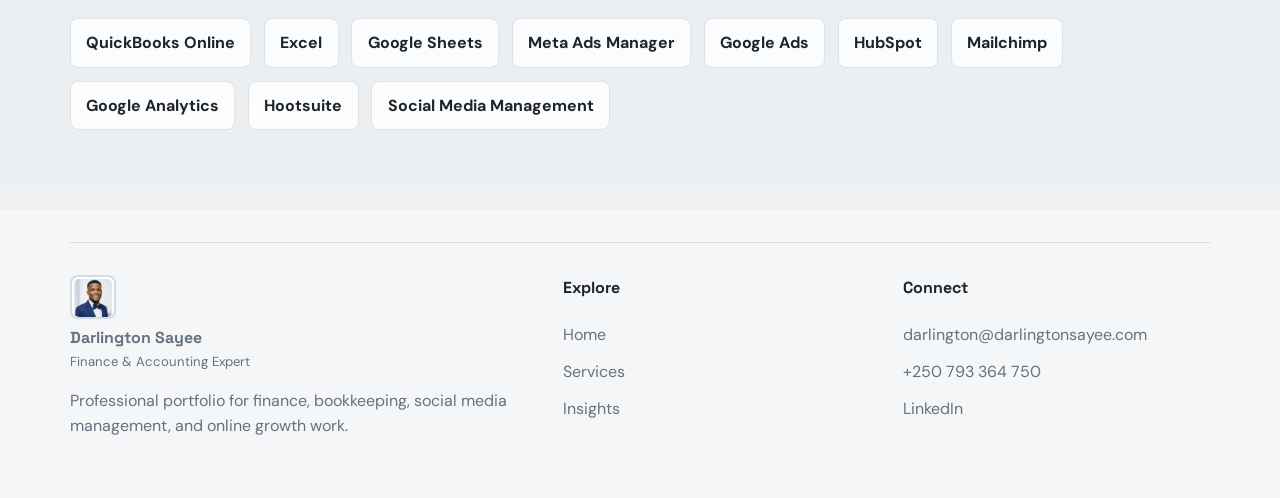
==== commit 523cb5ef: "Fix portfolio media sizing and positioning" ====
--- a/about.html
+++ b/about.html
@@ -208,7 +208,7 @@
               </div>
             </article>
             <div class="life-grid life-grid-clean fade-up delay-1">
-              <figure class="photo-card photo-card-tall">
+              <figure class="photo-card photo-card-service">
                 <img src="assets/media/missionary-name-tag.jpg" alt="Darlington Sayee wearing a missionary name tag">
                 <figcaption>
                   <span>Service</span>
@@ -216,7 +216,7 @@
                   <p>My missionary service taught me how to listen, lead with humility, communicate clearly, and stay steady when the work is demanding.</p>
                 </figcaption>
               </figure>
-              <figure class="photo-card">
+              <figure class="photo-card photo-card-sunset">
                 <img src="assets/media/sunset-reflection.jpg" alt="Darlington Sayee at sunset">
                 <figcaption>
                   <span>Lifestyle</span>
@@ -227,19 +227,19 @@
             </div>
           </div>
           <div class="photo-journal fade-up delay-2" aria-label="Darlington Sayee personal photo gallery">
-            <figure class="photo-card">
+            <figure class="photo-card photo-card-formal">
               <img src="assets/media/formal-portrait.jpg" alt="Darlington Sayee in a formal white suit">
               <figcaption><span>Formal Portrait</span><strong>Confident and composed</strong></figcaption>
             </figure>
-            <figure class="photo-card">
+            <figure class="photo-card photo-card-bba">
               <img src="assets/media/bba-dissertation-photo.jpg" alt="Darlington Sayee holding dissertation material">
               <figcaption><span>BBA in Finance</span><strong>Academic milestone</strong></figcaption>
             </figure>
-            <figure class="photo-card">
+            <figure class="photo-card photo-card-life">
               <img src="assets/media/life-outdoors.jpg" alt="Darlington Sayee outdoors">
               <figcaption><span>Personal Side</span><strong>Life and growth</strong></figcaption>
             </figure>
-            <figure class="photo-card">
+            <figure class="photo-card photo-card-headshot">
               <img src="assets/media/darlington-blue-suit.jpg" alt="Darlington Sayee in a blue suit">
               <figcaption><span>Professional Image</span><strong>Blue suit headshot</strong></figcaption>
             </figure>
--- a/assets/styles.css
+++ b/assets/styles.css
@@ -607,7 +607,7 @@
   display: grid;
   grid-template-columns: minmax(0, 1.05fr) minmax(320px, 0.95fr);
   gap: 1.5rem;
-  align-items: stretch;
+  align-items: start;
 }
 
 .media-feature,
@@ -621,9 +621,9 @@
 
 .media-feature video {
   width: 100%;
-  aspect-ratio: 16 / 10;
+  height: clamp(260px, 34vw, 380px);
   display: block;
-  object-fit: cover;
+  object-fit: contain;
   background: #111820;
 }
 
@@ -650,6 +650,18 @@
   grid-template-columns: 1fr;
 }
 
+.life-grid-clean .photo-card {
+  display: grid;
+  grid-template-columns: 180px minmax(0, 1fr);
+  align-items: stretch;
+}
+
+.life-grid-clean .photo-card img {
+  width: 100%;
+  height: 100%;
+  min-height: 190px;
+}
+
 .photo-card {
   margin: 0;
   background: rgba(255, 255, 255, 0.92);
@@ -657,19 +669,39 @@
 
 .photo-card img {
   width: 100%;
-  aspect-ratio: 4 / 5;
+  height: 230px;
   display: block;
-  object-fit: cover;
+  object-fit: contain;
   object-position: center;
-}
-
-.photo-card-tall img {
-  aspect-ratio: 4 / 5.4;
+  background: linear-gradient(135deg, #eef3f7, #f8fafc);
+}
+
+.photo-card-service img {
   object-position: center top;
 }
 
+.photo-card-headshot img {
+  object-position: center 20%;
+}
+
+.photo-card-formal img {
+  object-position: center 24%;
+}
+
+.photo-card-bba img {
+  object-position: center 36%;
+}
+
+.photo-card-life img {
+  object-position: center 34%;
+}
+
+.photo-card-sunset img {
+  object-position: center 18%;
+}
+
 .photo-card figcaption {
-  padding: 1rem 1.1rem 1.15rem;
+  padding: 0.9rem 1rem 1rem;
 }
 
 .photo-card span {
@@ -689,6 +721,7 @@
 .photo-card p {
   color: var(--muted);
   margin: 0.45rem 0 0;
+  font-size: 0.95rem;
 }
 
 .photo-journal {
@@ -696,15 +729,6 @@
   grid-template-columns: repeat(4, minmax(0, 1fr));
   gap: 1rem;
   margin-top: 1.5rem;
-}
-
-.photo-journal .photo-card:nth-child(1) img,
-.photo-journal .photo-card:nth-child(4) img {
-  object-position: center top;
-}
-
-.photo-journal .photo-card:nth-child(3) img {
-  object-position: center 42%;
 }
 
 .video-card {
@@ -1357,8 +1381,19 @@
     max-width: 220px;
   }
 
-  .photo-card-tall img {
-    aspect-ratio: 4 / 5;
+  .media-feature video,
+  .photo-card img,
+  .photo-card-service img {
+    height: 240px;
+  }
+
+  .life-grid-clean .photo-card {
+    grid-template-columns: 1fr;
+  }
+
+  .life-grid-clean .photo-card img {
+    height: 240px;
+    min-height: 0;
   }
 
   .academy-search,
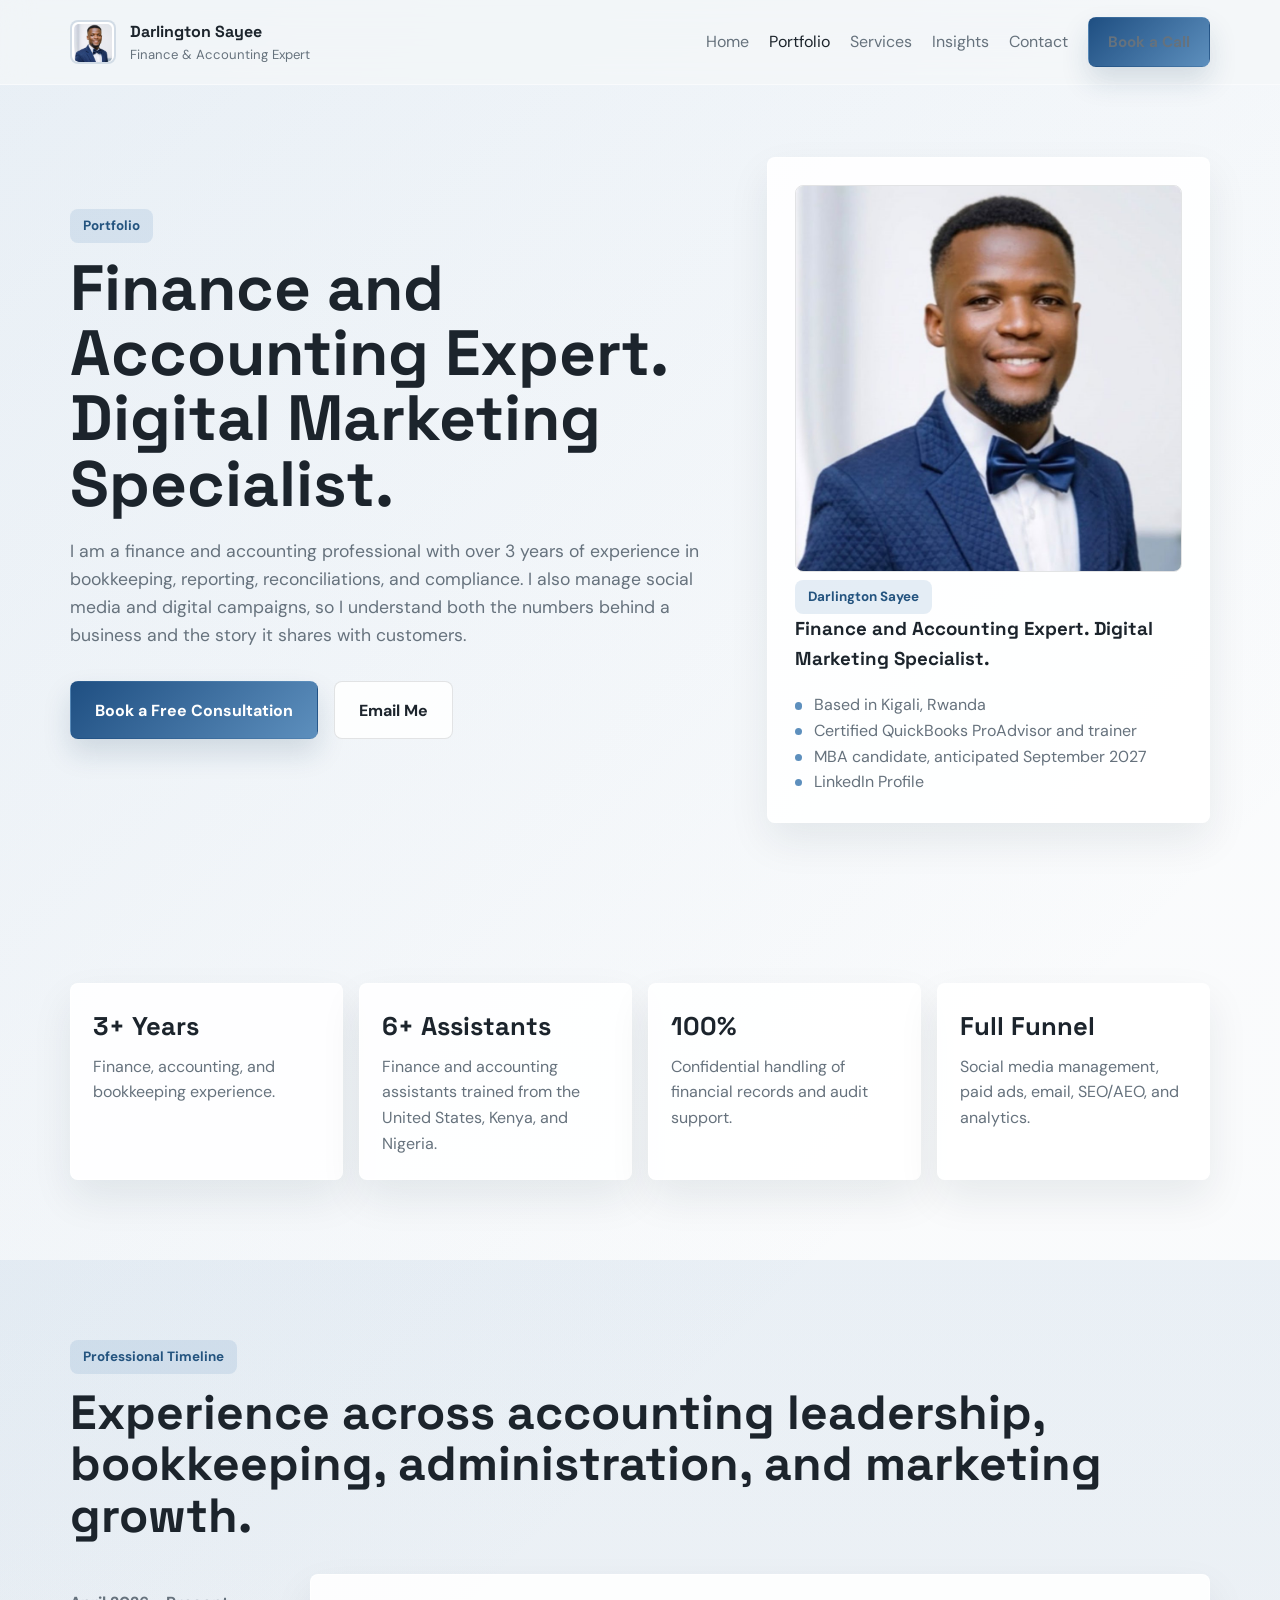
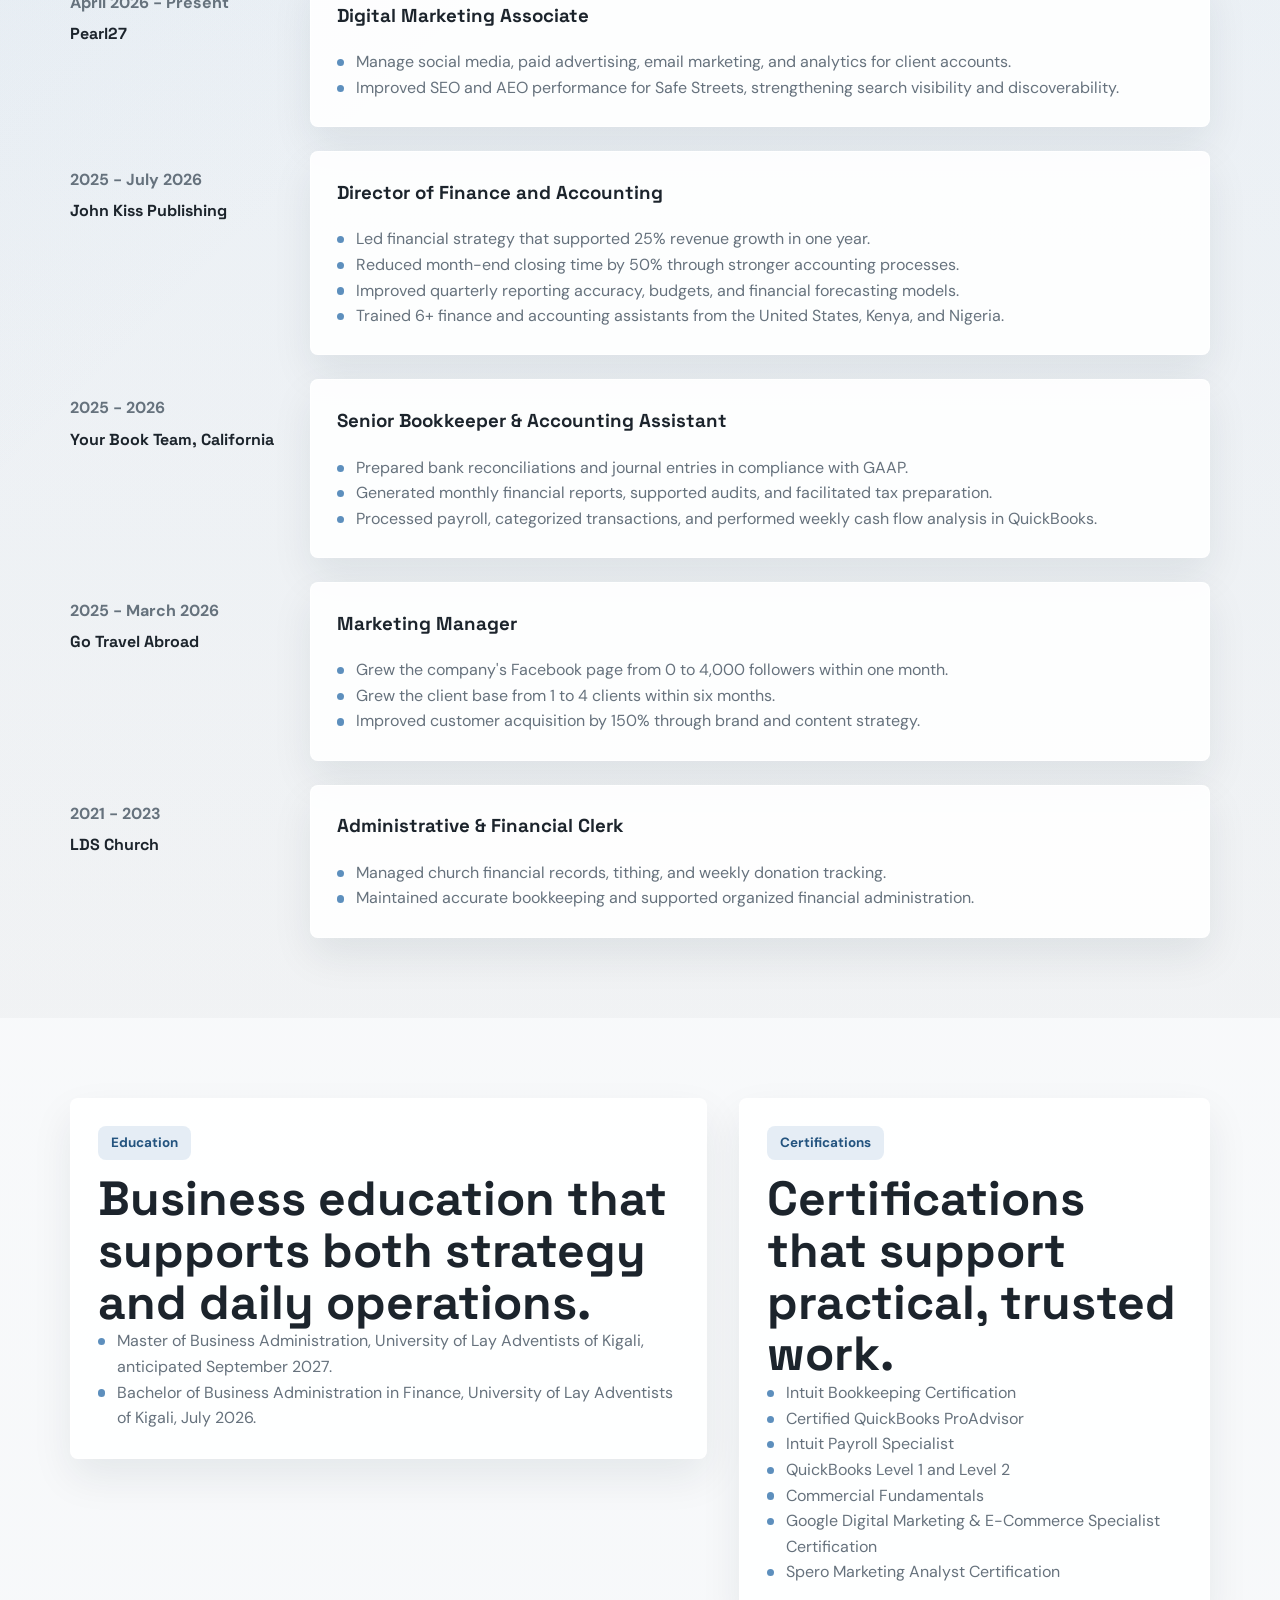
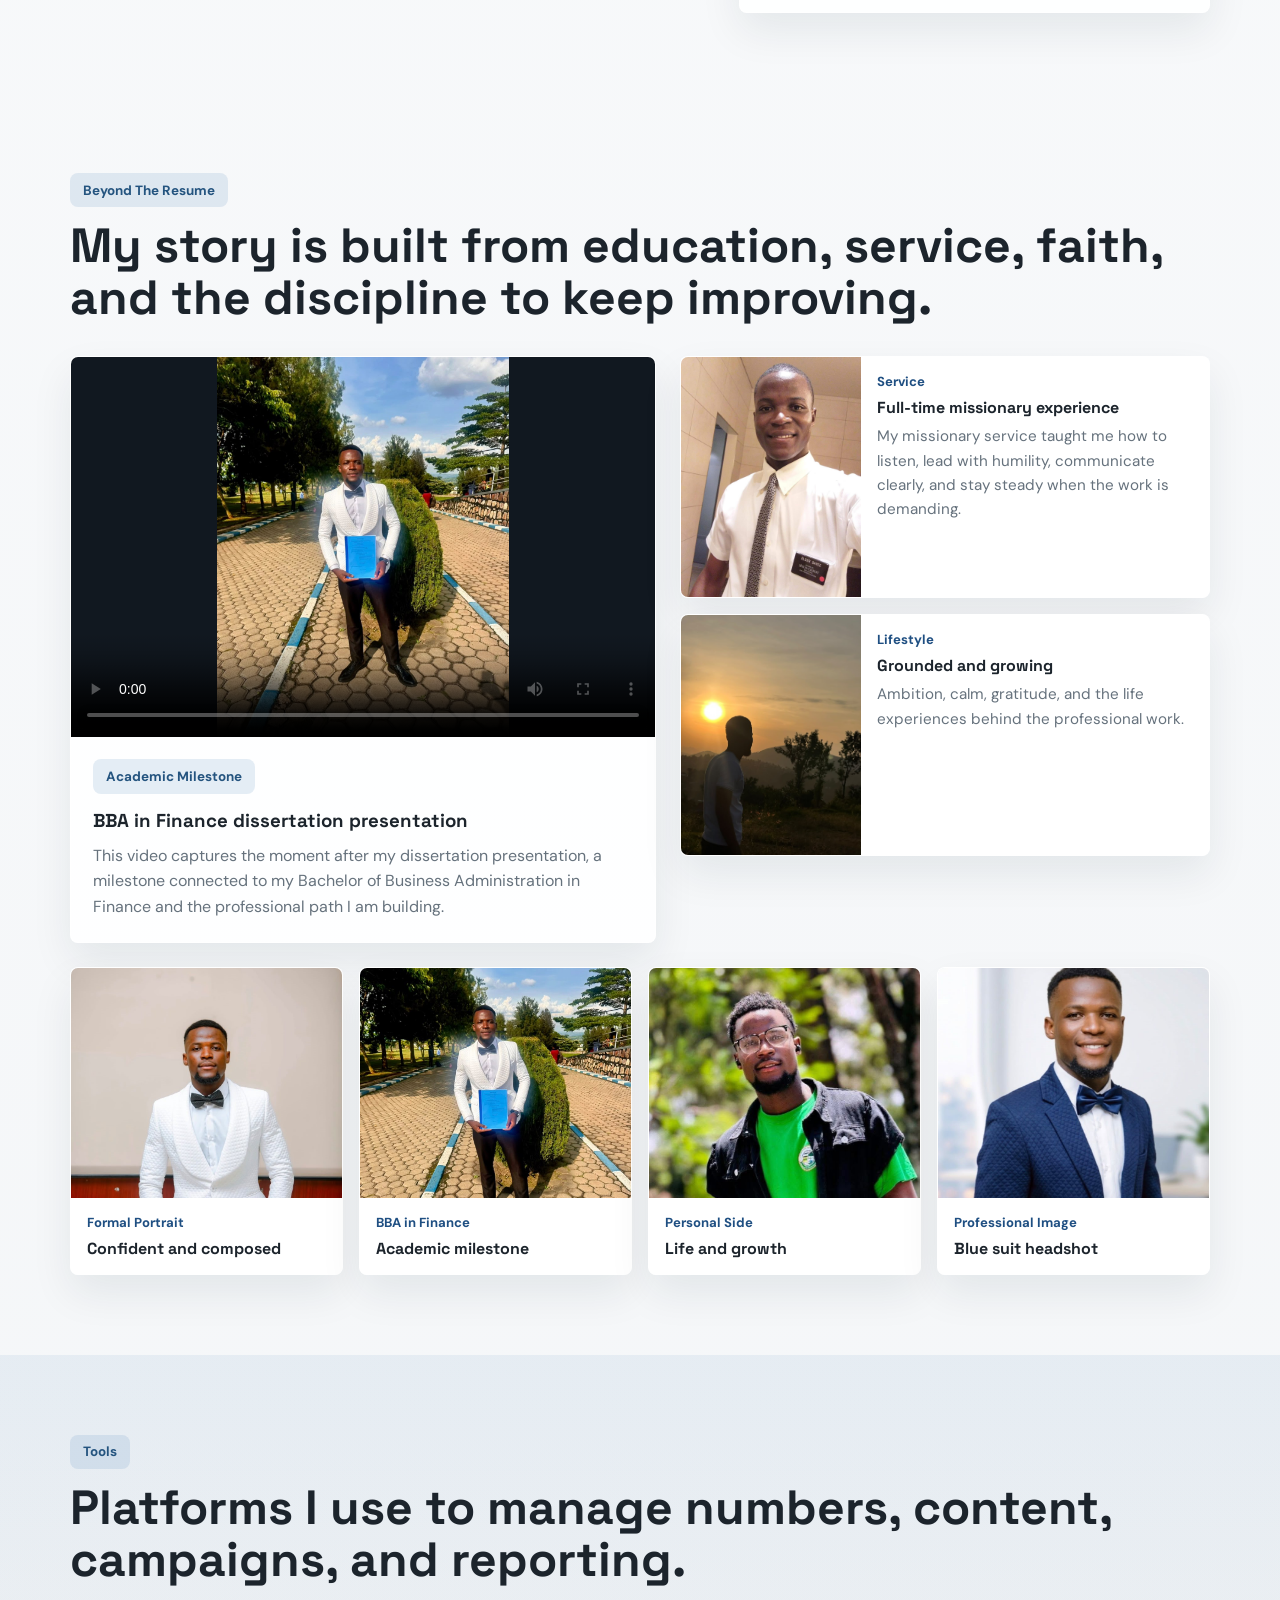
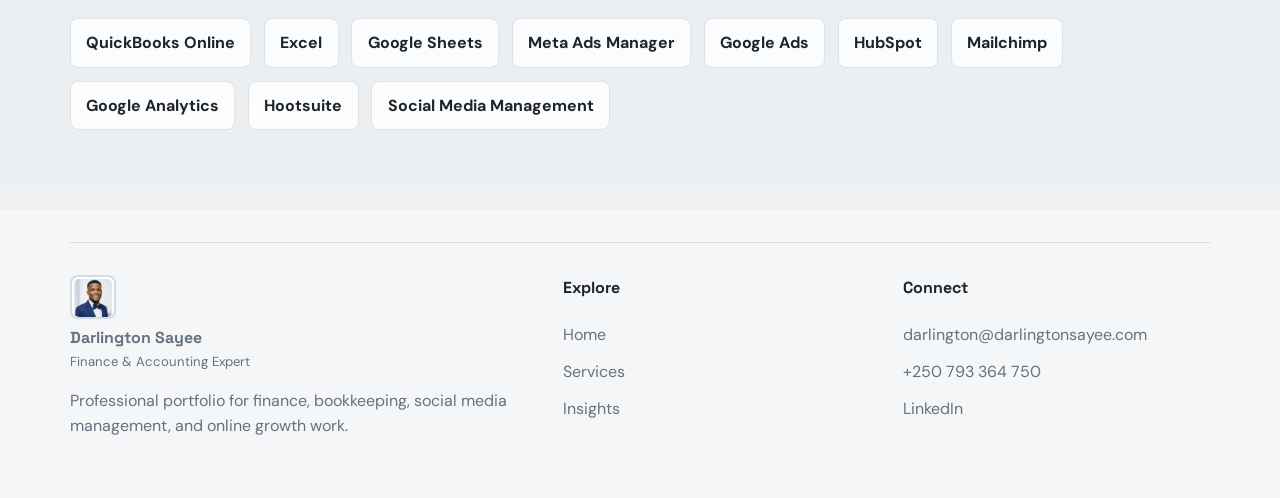
==== commit 86584bea: "Force mobile stylesheet refresh" ====
--- a/about.html
+++ b/about.html
@@ -8,7 +8,7 @@
   <link rel="preconnect" href="https://fonts.googleapis.com">
   <link rel="preconnect" href="https://fonts.gstatic.com" crossorigin>
   <link href="https://fonts.googleapis.com/css2?family=DM+Sans:wght@400;500;700&family=Space+Grotesk:wght@500;700&display=swap" rel="stylesheet">
-  <link rel="stylesheet" href="assets/styles.css">
+  <link rel="stylesheet" href="assets/styles.css?v=mobile-20260714-2">
 </head>
 <body>
   <div class="site-shell">
--- a/assets/styles.css
+++ b/assets/styles.css
@@ -729,6 +729,10 @@
   grid-template-columns: repeat(4, minmax(0, 1fr));
   gap: 1rem;
   margin-top: 1.5rem;
+}
+
+.photo-journal .photo-card img {
+  object-fit: cover;
 }
 
 .video-card {
@@ -1283,7 +1287,7 @@
 
 @media (max-width: 760px) {
   .section {
-    padding: 3rem 0;
+    padding: 2.75rem 0;
   }
 
   .container {
@@ -1322,6 +1326,11 @@
   .page-hero h1 {
     font-size: clamp(2.2rem, 8vw, 3.2rem);
     line-height: 1.1;
+  }
+
+  .hero,
+  .page-hero {
+    padding-top: 2.25rem;
   }
 
   .lead {
@@ -1354,6 +1363,25 @@
   .button-row {
     flex-direction: column;
     align-items: stretch;
+    margin: 1.35rem 0;
+  }
+
+  .trust-points {
+    display: grid;
+    grid-template-columns: 1fr;
+    gap: 0.6rem;
+  }
+
+  .trust-points li {
+    background: rgba(255, 255, 255, 0.68);
+    border: 1px solid var(--line);
+    border-radius: var(--radius);
+    padding: 0.7rem 0.8rem 0.7rem 1.9rem;
+    font-size: 0.95rem;
+  }
+
+  .trust-points li::before {
+    left: 0.8rem;
   }
 
   .contact-form {
@@ -1372,28 +1400,62 @@
     gap: 1rem;
   }
 
+  .metric-strip,
+  .stat-strip {
+    grid-template-columns: repeat(2, minmax(0, 1fr));
+  }
+
   .profile-hero {
-    grid-template-columns: 1fr;
+    grid-template-columns: 96px 1fr;
+    align-items: center;
+    gap: 1rem;
   }
 
   .profile-hero img,
   .profile-photo {
-    max-width: 220px;
+    max-width: 160px;
+  }
+
+  .profile-hero h2 {
+    font-size: 1.45rem;
+  }
+
+  .profile-hero p {
+    font-size: 0.95rem;
   }
 
   .media-feature video,
-  .photo-card img,
-  .photo-card-service img {
-    height: 240px;
+  .photo-card img {
+    height: 210px;
   }
 
   .life-grid-clean .photo-card {
-    grid-template-columns: 1fr;
+    grid-template-columns: 118px minmax(0, 1fr);
   }
 
   .life-grid-clean .photo-card img {
-    height: 240px;
-    min-height: 0;
+    height: 100%;
+    min-height: 158px;
+  }
+
+  .photo-card figcaption {
+    padding: 0.8rem;
+  }
+
+  .photo-card p {
+    font-size: 0.9rem;
+  }
+
+  .photo-journal {
+    gap: 0.75rem;
+  }
+
+  .photo-journal .photo-card img {
+    height: 170px;
+  }
+
+  .photo-journal .photo-card figcaption {
+    min-height: 76px;
   }
 
   .academy-search,
@@ -1410,6 +1472,11 @@
     padding: 1.2rem;
   }
 
+  .metric-strip,
+  .stat-strip {
+    gap: 0.75rem;
+  }
+
   .timeline-card,
   .video-card {
     padding: 1.25rem;
@@ -1424,11 +1491,11 @@
 /* Extra small screens (Android phones in portrait) */
 @media (max-width: 480px) {
   .container {
-    width: min(calc(100% - 1rem), var(--container));
+    width: min(calc(100% - 0.9rem), var(--container));
   }
 
   .section {
-    padding: 2.5rem 0;
+    padding: 2.35rem 0;
   }
 
   .nav-wrap {
@@ -1456,8 +1523,13 @@
 
   .hero h1,
   .page-hero h1 {
-    font-size: clamp(1.8rem, 7vw, 2.8rem);
+    font-size: clamp(1.62rem, 6.6vw, 2.2rem);
     margin: 0.5rem 0 1rem;
+  }
+
+  .lead {
+    font-size: 0.96rem;
+    line-height: 1.55;
   }
 
   .section-heading h2,
@@ -1488,8 +1560,48 @@
   }
 
   .button {
-    padding: 0.9rem 1.1rem;
+    padding: 0.82rem 1rem;
     font-size: 0.9rem;
+  }
+
+  .hero-grid,
+  .about-hero-grid {
+    gap: 1.25rem;
+  }
+
+  .profile-hero {
+    grid-template-columns: 82px 1fr;
+    gap: 0.85rem;
+  }
+
+  .profile-hero img,
+  .profile-photo {
+    max-width: 120px;
+  }
+
+  .profile-hero .profile-badge {
+    display: none;
+  }
+
+  .profile-hero h2 {
+    font-size: 1.2rem;
+    margin: 0 0 0.4rem;
+  }
+
+  .profile-hero p {
+    font-size: 0.88rem;
+    line-height: 1.45;
+  }
+
+  .trust-points li {
+    font-size: 0.88rem;
+    line-height: 1.45;
+    padding: 0.62rem 0.7rem 0.62rem 1.65rem;
+  }
+
+  .trust-points li::before {
+    left: 0.65rem;
+    top: 1rem;
   }
 
   .eyebrow,
@@ -1517,11 +1629,25 @@
   }
 
   .mini-stat {
-    padding: 1rem;
+    padding: 0.85rem;
   }
 
   .mini-stat strong {
-    font-size: 1.4rem;
+    font-size: 1.08rem;
+  }
+
+  .mini-stat span {
+    font-size: 0.8rem;
+    line-height: 1.35;
+  }
+
+  .media-story-grid {
+    gap: 1rem;
+  }
+
+  .media-feature,
+  .photo-card {
+    box-shadow: 0 10px 24px rgba(15, 34, 53, 0.07);
   }
 
   .video-placeholder {
@@ -1529,13 +1655,143 @@
     padding: 1rem;
   }
 
+  .media-feature video {
+    height: 190px;
+  }
+
+  .media-feature > div {
+    padding: 1rem;
+  }
+
+  .media-feature h3 {
+    font-size: 1.15rem;
+  }
+
+  .life-grid-clean .photo-card {
+    grid-template-columns: 104px minmax(0, 1fr);
+  }
+
+  .life-grid-clean .photo-card img {
+    min-height: 150px;
+  }
+
+  .photo-card span {
+    font-size: 0.76rem;
+  }
+
+  .photo-card strong {
+    font-size: 0.95rem;
+  }
+
+  .photo-card p {
+    font-size: 0.84rem;
+    line-height: 1.45;
+  }
+
   .photo-journal {
-    grid-template-columns: 1fr;
+    grid-template-columns: repeat(2, minmax(0, 1fr));
+  }
+
+  .photo-journal .photo-card img {
+    height: 145px;
+  }
+
+  .photo-journal .photo-card figcaption {
+    min-height: 72px;
+    padding: 0.7rem;
   }
 
   .trust-points,
   .button-row {
     gap: 0.75rem;
+  }
+}
+
+/* Final mobile override: keeps phone layout compact without changing desktop. */
+@media (max-width: 520px) {
+  body {
+    overflow-x: hidden;
+  }
+
+  .site-header {
+    background: rgba(248, 251, 253, 0.96);
+  }
+
+  .hero,
+  .page-hero {
+    padding-top: 1.6rem;
+  }
+
+  .hero-grid,
+  .about-hero-grid,
+  .card-grid,
+  .experience-grid,
+  .pricing-grid,
+  .contact-grid,
+  .media-story-grid,
+  .photo-journal {
+    gap: 0.85rem;
+  }
+
+  .hero h1,
+  .page-hero h1 {
+    font-size: clamp(1.58rem, 6.2vw, 2.05rem);
+    line-height: 1.08;
+  }
+
+  .button-row {
+    margin: 1rem 0;
+  }
+
+  .profile-hero {
+    grid-template-columns: 76px 1fr;
+    min-height: 0;
+  }
+
+  .profile-hero img {
+    width: 76px;
+    height: 76px;
+  }
+
+  .profile-hero p {
+    display: -webkit-box;
+    -webkit-line-clamp: 4;
+    -webkit-box-orient: vertical;
+    overflow: hidden;
+  }
+
+  .metric-strip,
+  .stat-strip {
+    grid-template-columns: repeat(2, minmax(0, 1fr));
+    gap: 0.65rem;
+  }
+
+  .mini-stat {
+    min-height: 112px;
+  }
+
+  .media-feature video {
+    height: 180px;
+  }
+
+  .life-grid-clean .photo-card {
+    grid-template-columns: 96px minmax(0, 1fr);
+  }
+
+  .life-grid-clean .photo-card img {
+    min-height: 140px;
+  }
+
+  .photo-journal {
+    grid-template-columns: repeat(2, minmax(0, 1fr));
+  }
+
+  .photo-journal .photo-card img {
+    height: 132px;
+  }
+
+  .photo-journal .photo-card figcaption {
+    min-height: 64px;
   }
 }
 
